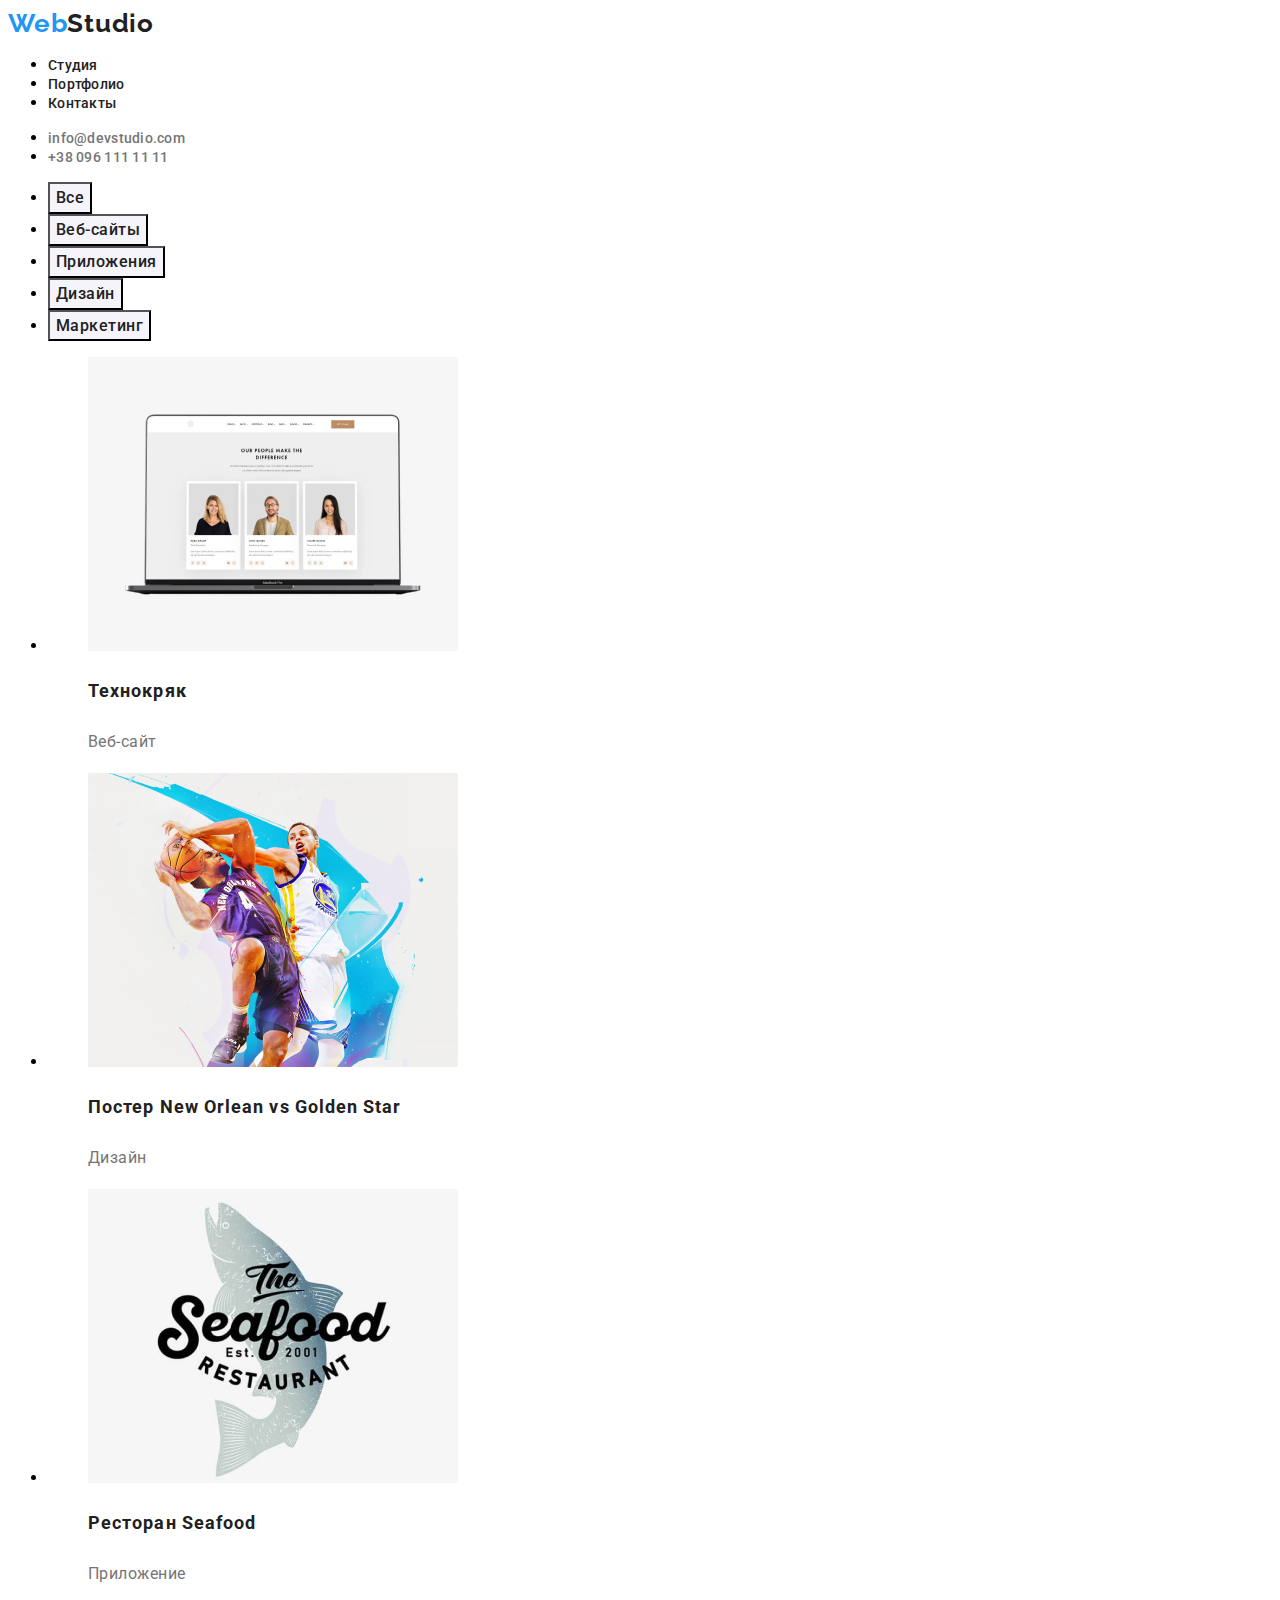
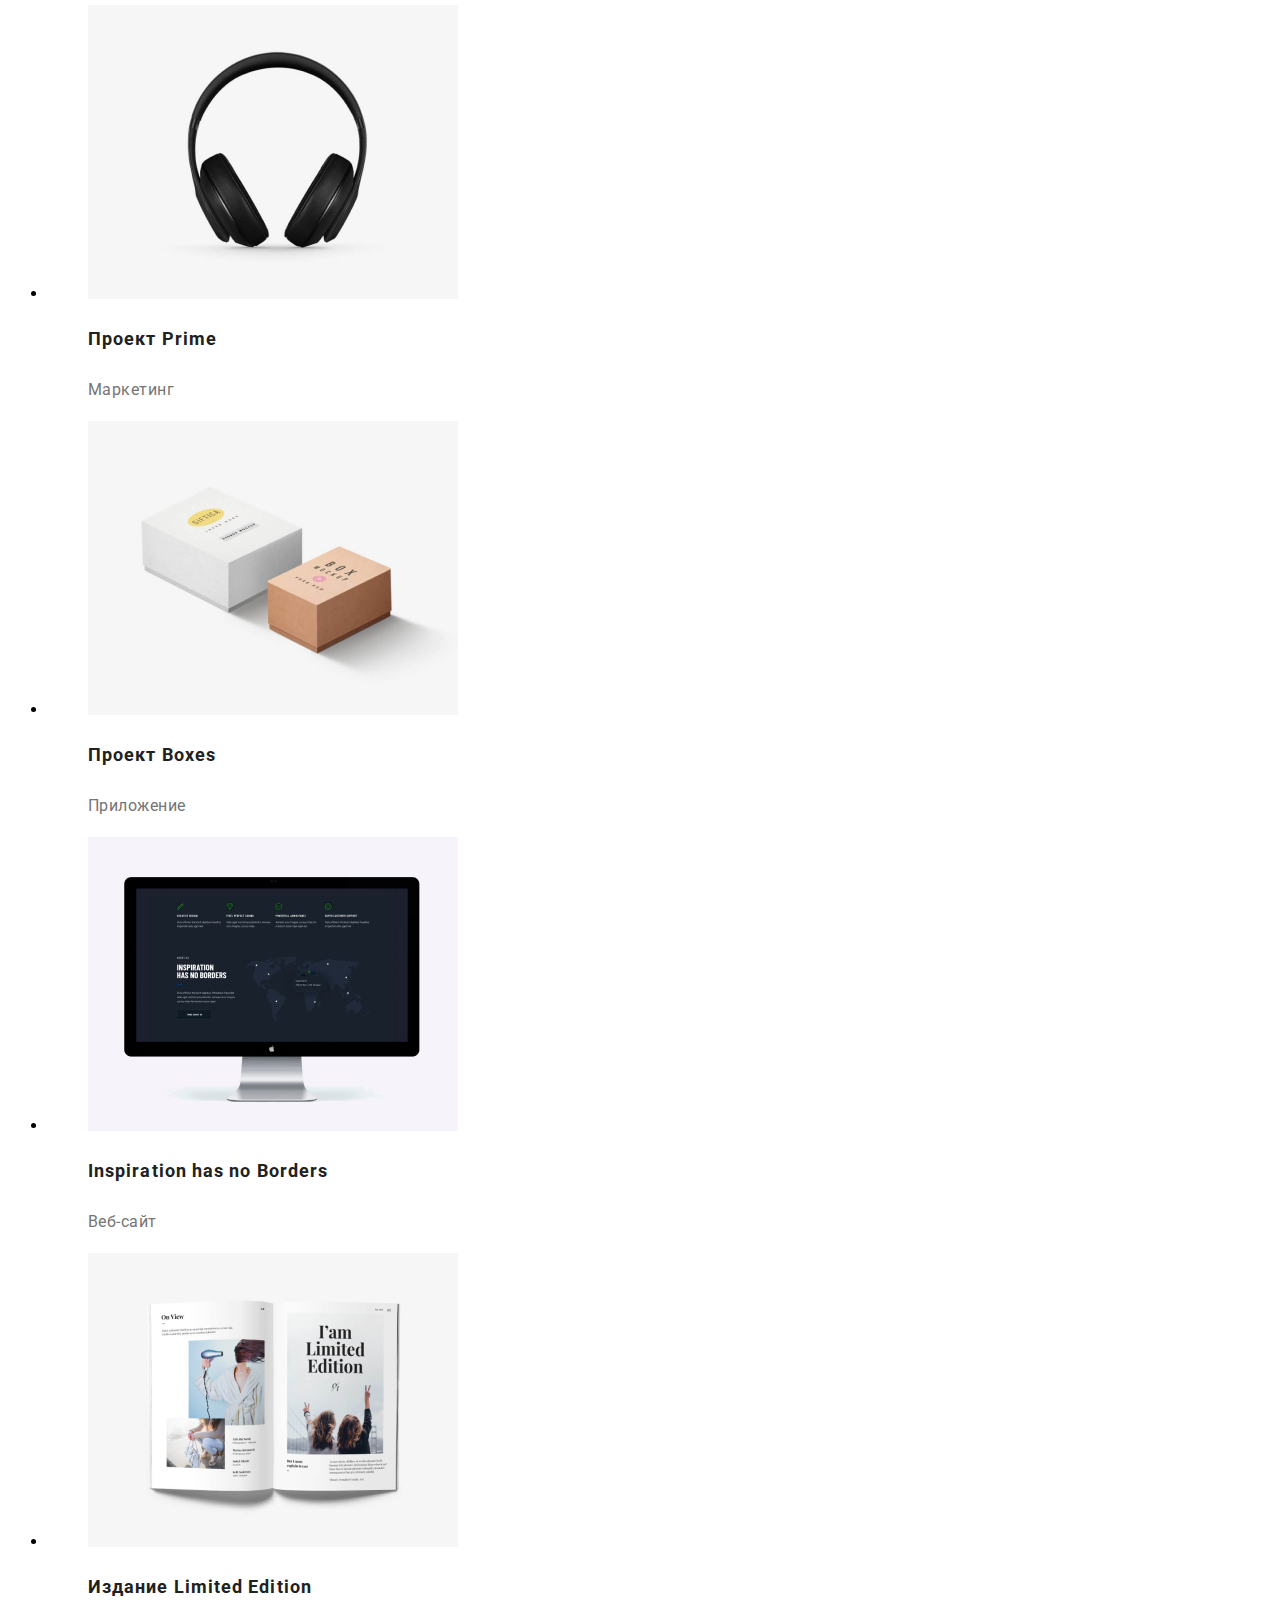
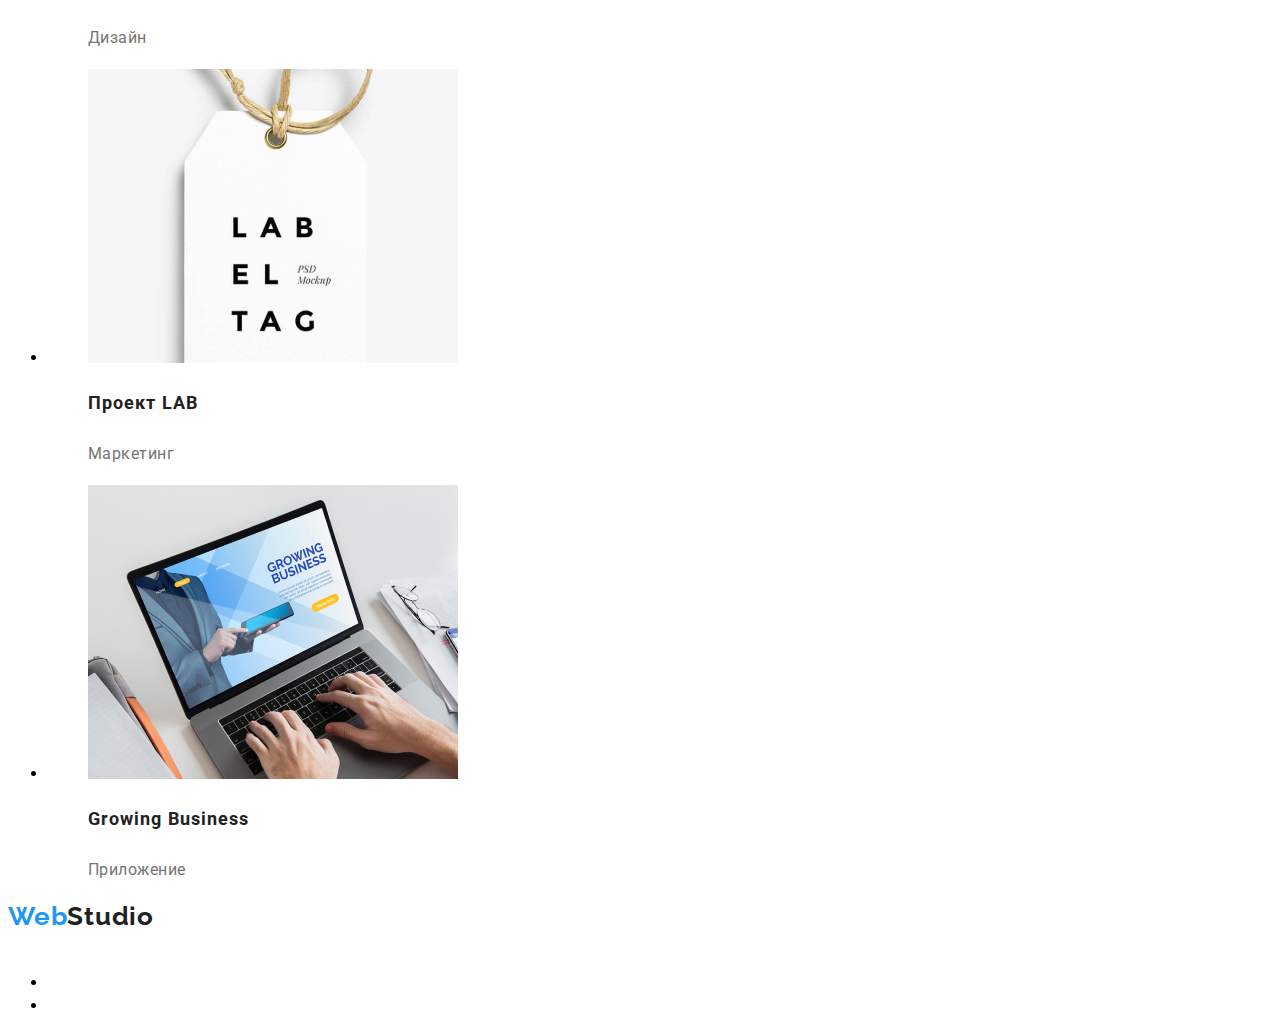
==== portfolio.html @ 714c2248 "new" ====
<!DOCTYPE html>
<html lang="en">
<head>
    <link rel="preconnect" href="https://fonts.googleapis.com">
    <link rel="preconnect" href="https://fonts.gstatic.com" crossorigin>
    <link href="https://fonts.googleapis.com/css2?family=Raleway:wght@700&family=Roboto:wght@400;500;700;900&display=swap" rel="stylesheet">
    <link rel="stylesheet" href="./css/styles.css"/>
    <meta charset="UTF-8">
    <meta http-equiv="X-UA-Compatible" content="IE=edge">
    <meta name="viewport" content="width=device-width, initial-scale=1.0">
    <title>Портфолио</title>
</head>
<body>

    <header>
        <nav>
            <a class="logo" href="/" ><span class="logo-first-word">Web</span>Studio</a>
            <ul>
                <li><a class="nav-btn" href="./index.html">Студия</a></li>
                <li><a class="nav-btn" href="">Портфолио</a> </li>
                <li><a class="nav-btn" href="">Контакты</a></li> 
            </ul>
        </nav>

        <div>
            <ul>
                <li><a class="mail" href="mailto:info@devstudio.com" >info@devstudio.com</a></li>
                <li><a class="phone-number" href="tel:+380961111111" >+38 096 111 11 11</a></li>
            </ul>
        </div>
    </header>

    <main>
        <div>
            <ul>
                <li><button class="btn" type="button" >Все</button></li>
                <li><button class="btn" type="button" >Веб-сайты</button></li>
                <li><button class="btn" type="button" >Приложения</button></li>
                <li><button class="btn" type="button" >Дизайн</button></li>
                <li><button class="btn" type="button" >Маркетинг</button></li>
            </ul>
        </div>

        <div>
            <ul>
                <li>
                    <figure>
                        <img 
                            src="images/prtfl1.jpg"
                            alt="Дизайн сайта на экране ноутбука"
                            width="370"
                            height="294"
                        />
                        <figcaption><p class="project-name">Технокряк</p>
                            <p><span class="project-category">Веб-сайт</span></p></figcaption>
                    </figure>
                </li>

                <li>
                    <figure>
                        <img 
                            src="images/prtfl2.jpg"
                            alt="Постер на басктебольную тему"
                            width="370"
                            height="294"
                        />
                        <figcaption><p class="project-name">Постер New Orlean vs Golden Star</p>
                            <p><span class="project-category">Дизайн</span></p></figcaption>
                    </figure>
                </li>

                <li>
                    <figure>
                        <img 
                            src="images/prtfl3.jpg"
                            alt="Логотип приложения для ресторана"
                            width="370"
                            height="294"
                        />
                        <figcaption><p class="project-name">Ресторан Seafood</p>
                            <p><span class="project-category">Приложение</span></p></figcaption>
                    </figure>
                </li>

                <li>
                    <figure>
                        <img 
                            src="images/prtfl4.jpg"
                            alt="Наушники черного цвета"
                            width="370"
                            height="294"
                        />
                        <figcaption><p class="project-name">Проект Prime</p>
                            <p><span class="project-category">Маркетинг</span></p></figcaption>
                    </figure>
                </li>

                <li>
                    <figure>
                        <img 
                            src="images/prtfl5.jpg"
                            alt="Две коробки разных размеров: белая и бежевая"
                            width="370"
                            height="294"
                        />
                        <figcaption><p class="project-name">Проект Boxes</p>
                            <p><span class="project-category">Приложение</span></p></figcaption>
                    </figure>
                </li>

                <li>
                    <figure>
                        <img 
                            src="images/prtfl6.jpg"
                            alt="Главная страница сайта на экране"
                            width="370"
                            height="294"
                        />
                        <figcaption><p class="project-name">Inspiration has no Borders</p>
                            <p><span class="project-category">Веб-сайт</span></p></figcaption>
                    </figure>
                </li>

                <li>
                    <figure>
                        <img 
                            src="images/prtfl7.jpg"
                            alt="Разворот журнала"
                            width="370"
                            height="294"
                        />
                        <figcaption><p class="project-name">Издание Limited Edition</p>
                            <p><span class="project-category">Дизайн</span></p></figcaption>
                    </figure>
                </li>

                <li>
                    <figure>
                        <img 
                            src="images/prtfl8.jpg"
                            alt="Лейбл на веревке"
                            width="370"
                            height="294"
                        />
                        <figcaption><p class="project-name">Проект LAB</p>
                            <p><span class="project-category">Маркетинг</span></p></figcaption>
                    </figure>
                </li>

                <li>
                    <figure>
                        <img 
                            src="images/prtfl9.jpg"
                            alt="Главная страница сайта на экране ноутбука"
                            width="370"
                            height="294"
                        />
                        <figcaption><p class="project-name">Growing Business</p>
                            <p><span class="project-category">Приложение</span></p></figcaption>
                    </figure>
                </li>
            </ul>
        </div>

    </main>

    <footer>
          <div>
            <a class="logo" href="/" ><span class="logo-first-word">Web</span>Studio</a>
        </div>
        
        <address>
            <ul>
                <li class="adrss">г. Киев, пр-т Леси Украинки, 26</li>
                <li><a class="foot-mail" href="mailto:info@devstudio.com">info@devstudio.com</a></li>
                <li><a class="foot-phone-number" href="tel:+380961111111">+38 096 111 11 11</a></li>
            </ul>
        </address>
    </footer>
</body>
</html>
---- css/styles.css ----
:root {
    --main-color: #2196F3;
    --mainbtn-hover-color: #F5F4FA;
    --main-text-color: #212121;
    --support-color: #757575;
    --main-logo-color: black;
    --footer-color: rgba(255, 255, 255, 0.6);
    --main-white: white;
}


body{
    font-family: 'Roboto', sans-serif;
}

.logo{
    text-decoration: none;
    font-family: 'Raleway';
    font-weight: 700;
    font-size: 26px;
    line-height: 1.19;
    letter-spacing: 0.03em;
    color: var(--main-text-color);
}


.logo-first-word {
    color: var(--main-color);
}

.nav-btn{
    color: var(--main-text-color);
    text-decoration: none;
    font-weight: 500;
    font-size: 14px;
    line-height: 1.14;
    letter-spacing: 0.02em;
}

.nav-btn:hover{
    color: var(--main-color);
}

.nav-btn:focus{
    color: var(--main-color);
}

.main-btn{
    background-color: var(--main-color);
    color: var(--main-white);
    font-weight: 700;
    font-size: 16px;
    line-height: 1.87;
    display: flex;
    align-items: center;
    text-align: center;
    letter-spacing: 0.06em;
    font-family: 'Roboto';
}

.main-btn:hover{
    background-color: var(--mainbtn-hover-color);
    color: var(--text-hover-color);
}

.main-btn:focus{
    background-color: var(--mainbtn-hover-color);
    color: var(--text-hover-color);
}

.mail{
    text-decoration: none;
    color: var(--support-color);
    font-weight: 500;
    font-size: 14px;
    line-height: 1.14;
    letter-spacing: 0.02em;
}

.phone-number{
    text-decoration: none;
    color: var(--support-color);
    font-weight: 500;
    font-size: 14px;
    line-height: 1.14;
    letter-spacing: 0.02em;
}

.mail:hover{
    color: var(--main-color);
}

.phone-number:hover{
    color: var(--main-color);
}

.mail:focus{
    color: var(--main-color);
}

.phone-number:focus{
    color: var(--main-color);
}

.foot-mail{
    color: var(--footer-color);
    text-decoration: none;
    font-size: 14px;
    line-height: 1.71;
    letter-spacing: 0.03em;
}

.foot-phone-number{
    color: var(--footer-color);
    text-decoration: none;
    font-size: 14px;
    line-height: 1.71;
    letter-spacing: 0.03em;
}

.foot-mail:hover{
    color: var(--main-color);    
}

.foot-phone-number:hover{
    color: var(--main-color);
}

.foot-mail:focus{
    color: var(--main-color);
}

.foot-phone-number:focus{
    color: var(--main-color);
}

.btn{
    cursor: pointer;
    color: var(--main-text-color);
    background-color: var(--mainbtn-hover-color);
    font-weight: 500;
    font-size: 16px;
    line-height: 1.62;
    text-align: center;
    letter-spacing: 0.03em;
    font-family: 'Roboto';
}

.btn:hover{
    color: var(--mainbtn-hover-color);
    background-color: var(--main-color);
}

.btn:focus{
    color: var(--mainbtn-hover-color);
    background-color: var(--main-color);
}

.main-motto{
    font-weight: 900;
    font-size: 44px;
    line-height: 1.36 ;
    text-align: center;
    letter-spacing: 0.06em;
    text-transform: uppercase;
    color: var(--main-white);
}

.company-properties{
    font-size: 14px;
    line-height: 1.71;
    letter-spacing: 0.03em;
    color: var(--support-color);
}

.middle-title{
    font-weight: 700;
    font-size: 14px;
    line-height: 1.14 ;
    letter-spacing: 0.03em;
    text-transform: uppercase;
    color: var(--main-text-color);
}

.possibilities{
    font-weight: 700;
    font-size: 36px;
    line-height: 1.16 ;
    text-align: center;
    letter-spacing: 0.03em;
    color: var(--main-text-color);
}

.our-team{
    font-weight: 700;
    font-size: 36px;
    line-height: 1.16;
    text-align: center;
    letter-spacing: 0.03em;
    color: var(--main-text-color);
}

.collegue-name{
    font-weight: 500;
    font-size: 16px;
    line-height: 1.19;
    text-align: center;
    letter-spacing: 0.03em;
    color: var(--main-text-color);
}

.position{
    font-size: 16px;
    line-height: 1.19;
    text-align: center;
    letter-spacing: 0.03em;
    color: var(--support-color);
}

.adrss{
    font-size: 14px;
    line-height: 1.71;
    letter-spacing: 0.03em;
    color: var(--main-white);
}

.project-name{
    font-weight: 700;
    font-size: 18px;
    line-height: 2;
    letter-spacing: 0.06em;
    color: var(--main-text-color);
}

.project-category{
    font-size: 16px;
    line-height: 1.87;
    letter-spacing: 0.03em;
    color: var(--support-color);
}
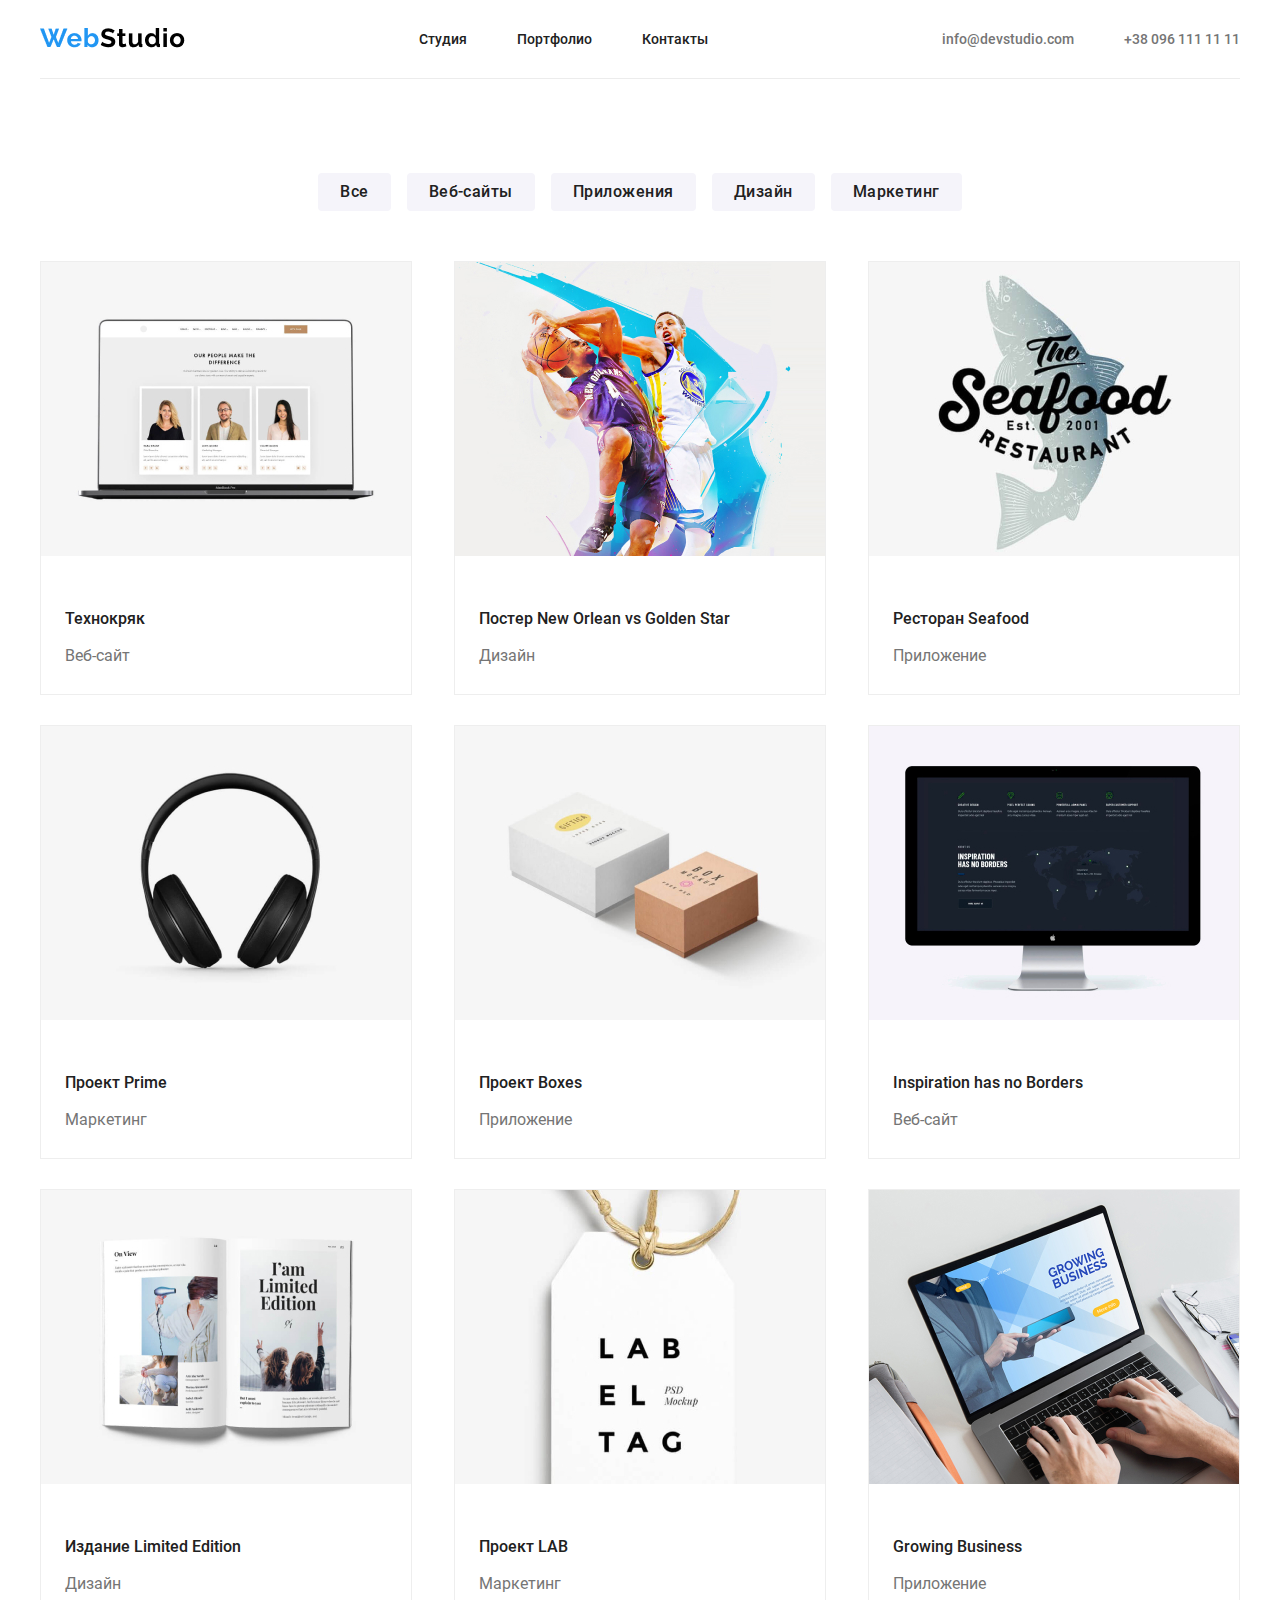
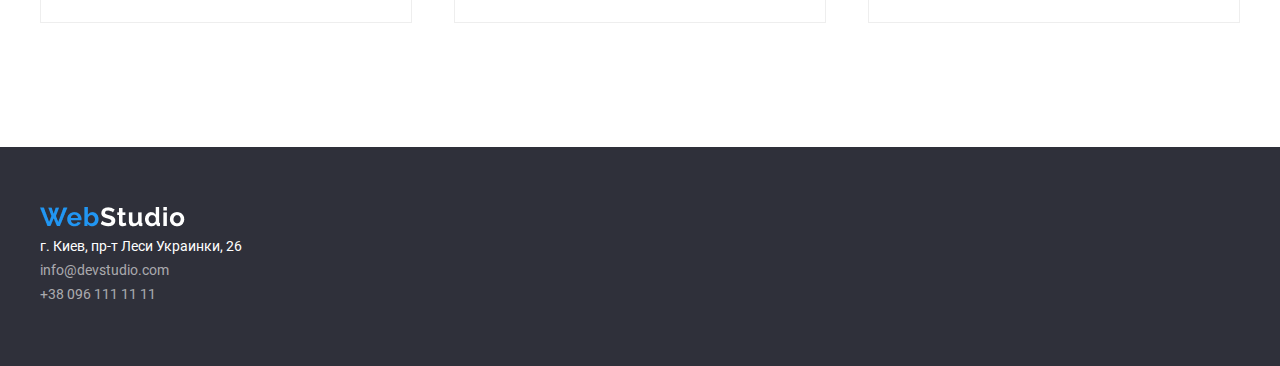
==== commit e65bb80e: "hw3" ====
--- a/portfolio.html
+++ b/portfolio.html
@@ -1,181 +1,103 @@
 <!DOCTYPE html>
-<html lang="en">
+<html lang="ru">
 <head>
-    <link rel="preconnect" href="https://fonts.googleapis.com">
-    <link rel="preconnect" href="https://fonts.gstatic.com" crossorigin>
-    <link href="https://fonts.googleapis.com/css2?family=Raleway:wght@700&family=Roboto:wght@400;500;700;900&display=swap" rel="stylesheet">
-    <link rel="stylesheet" href="./css/styles.css"/>
+	<link
+    rel="stylesheet"
+    href="https://cdnjs.cloudflare.com/ajax/libs/modern-normalize/1.0.0/modern-normalize.min.css"
+  />
     <meta charset="UTF-8">
-    <meta http-equiv="X-UA-Compatible" content="IE=edge">
-    <meta name="viewport" content="width=device-width, initial-scale=1.0">
-    <title>Портфолио</title>
+	<meta name="viewport" content="width=device-width, initial-scale=1.0">
+	<title>Портфолио</title>
+	<link rel="stylesheet" href="/styles.css">
 </head>
 <body>
-
-    <header>
-        <nav>
-            <a class="logo" href="/" ><span class="logo-first-word">Web</span>Studio</a>
-            <ul>
-                <li><a class="nav-btn" href="./index.html">Студия</a></li>
-                <li><a class="nav-btn" href="">Портфолио</a> </li>
-                <li><a class="nav-btn" href="">Контакты</a></li> 
-            </ul>
-        </nav>
-
-        <div>
-            <ul>
-                <li><a class="mail" href="mailto:info@devstudio.com" >info@devstudio.com</a></li>
-                <li><a class="phone-number" href="tel:+380961111111" >+38 096 111 11 11</a></li>
-            </ul>
-        </div>
-    </header>
-
-    <main>
-        <div>
-            <ul>
-                <li><button class="btn" type="button" >Все</button></li>
-                <li><button class="btn" type="button" >Веб-сайты</button></li>
-                <li><button class="btn" type="button" >Приложения</button></li>
-                <li><button class="btn" type="button" >Дизайн</button></li>
-                <li><button class="btn" type="button" >Маркетинг</button></li>
+    <header class="container">
+		    <a class="logo" href="#"><img src="images/logo.png" alt="WebStudio"></a>
+			<nav class="navigation">
+				<ul>
+					<li><a href="./index.html">Студия</a></li>
+					<li><a href="#">Портфолио</a></li>
+					<li><a href="#">Контакты</a></li>
+				</ul>
+			</nav>
+			<div class="header-contacts">
+				<a class="email" href="mailto:info@devstudio.com">info@devstudio.com</a>
+				<a class="phone-number" href="tel:+38 096 111 11 11">+38 096 111 11 11</a>
+			</div>
+	</header>
+    
+	<main>
+		<div>
+            <ul class="catalogue-list">
+                <li><button class="catalogue-btn btn-one" type="button" >Все</button></li>
+                <li><button class="catalogue-btn btn-two" type="button" >Веб-сайты</button></li>
+                <li><button class="catalogue-btn btn-three" type="button" >Приложения</button></li>
+                <li><button class="catalogue-btn btn-four" type="button" >Дизайн</button></li>
+                <li><button class="catalogue-btn btn-five" type="button" >Маркетинг</button></li>
             </ul>
         </div>
 
-        <div>
-            <ul>
-                <li>
-                    <figure>
-                        <img 
-                            src="images/prtfl1.jpg"
-                            alt="Дизайн сайта на экране ноутбука"
-                            width="370"
-                            height="294"
-                        />
-                        <figcaption><p class="project-name">Технокряк</p>
-                            <p><span class="project-category">Веб-сайт</span></p></figcaption>
-                    </figure>
-                </li>
+		<div class="container">
+			<ul class="catalogue">
+				<li class="catalogue-card">
+					<img src="images/prtfl1.jpg" alt="Дизайн сайта на экране ноутбука" class="catalogue-img" >
+					<p class="catalogue-item-name">Технокряк</p>
+					<p class="catalogue-item-description">Веб-сайт</p>
+				</li>
+				<li class="catalogue-card">
+					<img src="images/prtfl2.jpg" alt="Постер на басктебольную тему" class="catalogue-img">
+					<p class="catalogue-item-name">Постер New Orlean vs Golden Star</p>
+					<p class="catalogue-item-description">Дизайн</p>
+				</li>
+				<li class="catalogue-card">
+					<img src="images/prtfl3.jpg" alt="Логотип приложения для ресторана" class="catalogue-img">
+					<p class="catalogue-item-name">Ресторан Seafood</p>
+					<p class="catalogue-item-description">Приложение</p>
+				</li>
+				<li class="catalogue-card">
+					<img src="images/prtfl4.jpg" alt="Наушники черного цвета" class="catalogue-img">
+					<p class="catalogue-item-name">Проект Prime</p>
+					<p class="catalogue-item-description">Маркетинг</p>
+				</li>
+				<li class="catalogue-card">
+					<img src="images/prtfl5.jpg" alt="Две коробки разных размеров: белая и бежевая" class="catalogue-img">
+					<p class="catalogue-item-name">Проект Boxes</p>
+					<p class="catalogue-item-description">Приложение</p>
+				</li>
+				<li class="catalogue-card">
+					<img src="images/prtfl6.jpg" alt="Главная страница сайта на экране" class="catalogue-img">
+					<p class="catalogue-item-name">Inspiration has no Borders</p>
+					<p class="catalogue-item-description">Веб-сайт</p>
+				</li>
+				<li class="catalogue-card">
+					<img src="images/prtfl7.jpg" alt="Разворот журнала" class="catalogue-img">
+					<p class="catalogue-item-name">Издание Limited Edition</p>
+					<p class="catalogue-item-description">Дизайн</p>
+				</li>
+				<li class="catalogue-card">
+					<img src="images/prtfl8.jpg" alt="Лейбл на веревке" class="catalogue-img">
+					<p class="catalogue-item-name">Проект LAB</p>
+					<p class="catalogue-item-description">Маркетинг</p>
+				</li>
+				<li class="catalogue-card">
+					<img src="images/prtfl9.jpg" alt="Экран ноутбука" class="catalogue-img">
+					<p class="catalogue-item-name">Growing Business</p>
+					<p class="catalogue-item-description">Приложение</p>
+				</li>
+			</ul>
+		</div>
 
-                <li>
-                    <figure>
-                        <img 
-                            src="images/prtfl2.jpg"
-                            alt="Постер на басктебольную тему"
-                            width="370"
-                            height="294"
-                        />
-                        <figcaption><p class="project-name">Постер New Orlean vs Golden Star</p>
-                            <p><span class="project-category">Дизайн</span></p></figcaption>
-                    </figure>
-                </li>
+	</main>
 
-                <li>
-                    <figure>
-                        <img 
-                            src="images/prtfl3.jpg"
-                            alt="Логотип приложения для ресторана"
-                            width="370"
-                            height="294"
-                        />
-                        <figcaption><p class="project-name">Ресторан Seafood</p>
-                            <p><span class="project-category">Приложение</span></p></figcaption>
-                    </figure>
-                </li>
-
-                <li>
-                    <figure>
-                        <img 
-                            src="images/prtfl4.jpg"
-                            alt="Наушники черного цвета"
-                            width="370"
-                            height="294"
-                        />
-                        <figcaption><p class="project-name">Проект Prime</p>
-                            <p><span class="project-category">Маркетинг</span></p></figcaption>
-                    </figure>
-                </li>
-
-                <li>
-                    <figure>
-                        <img 
-                            src="images/prtfl5.jpg"
-                            alt="Две коробки разных размеров: белая и бежевая"
-                            width="370"
-                            height="294"
-                        />
-                        <figcaption><p class="project-name">Проект Boxes</p>
-                            <p><span class="project-category">Приложение</span></p></figcaption>
-                    </figure>
-                </li>
-
-                <li>
-                    <figure>
-                        <img 
-                            src="images/prtfl6.jpg"
-                            alt="Главная страница сайта на экране"
-                            width="370"
-                            height="294"
-                        />
-                        <figcaption><p class="project-name">Inspiration has no Borders</p>
-                            <p><span class="project-category">Веб-сайт</span></p></figcaption>
-                    </figure>
-                </li>
-
-                <li>
-                    <figure>
-                        <img 
-                            src="images/prtfl7.jpg"
-                            alt="Разворот журнала"
-                            width="370"
-                            height="294"
-                        />
-                        <figcaption><p class="project-name">Издание Limited Edition</p>
-                            <p><span class="project-category">Дизайн</span></p></figcaption>
-                    </figure>
-                </li>
-
-                <li>
-                    <figure>
-                        <img 
-                            src="images/prtfl8.jpg"
-                            alt="Лейбл на веревке"
-                            width="370"
-                            height="294"
-                        />
-                        <figcaption><p class="project-name">Проект LAB</p>
-                            <p><span class="project-category">Маркетинг</span></p></figcaption>
-                    </figure>
-                </li>
-
-                <li>
-                    <figure>
-                        <img 
-                            src="images/prtfl9.jpg"
-                            alt="Главная страница сайта на экране ноутбука"
-                            width="370"
-                            height="294"
-                        />
-                        <figcaption><p class="project-name">Growing Business</p>
-                            <p><span class="project-category">Приложение</span></p></figcaption>
-                    </figure>
-                </li>
-            </ul>
-        </div>
-
-    </main>
-
-    <footer>
-          <div>
-            <a class="logo" href="/" ><span class="logo-first-word">Web</span>Studio</a>
-        </div>
-        
-        <address>
-            <ul>
-                <li class="adrss">г. Киев, пр-т Леси Украинки, 26</li>
-                <li><a class="foot-mail" href="mailto:info@devstudio.com">info@devstudio.com</a></li>
-                <li><a class="foot-phone-number" href="tel:+380961111111">+38 096 111 11 11</a></li>
-            </ul>
-        </address>
-    </footer>
+	<footer>
+		<div class="container">
+			<a class="logo" href="#" ><img src="images/logo-footer.png" alt="WebStudio"></a>
+			<ul class="footer-contacts">
+				<li><p class="address">г. Киев, пр-т Леси Украинки, 26</p></li>
+				<li><a class="email" href="mailto:info@devstudio.com">info@devstudio.com</a></li>
+				<li><a class="phone-number" href="tel:+38 096 111 11 11">+38 096 111 11 11</a></li>
+			</ul>
+		</div>
+	</footer>
 </body>
 </html>--- a/styles.css
+++ b/styles.css
@@ -0,0 +1,343 @@
+ul{
+    list-style: none
+}
+
+ul{
+  padding: 0;
+}
+
+h1,
+h2,
+h3,
+h4,
+p,
+ul{
+    margin: 0;
+}
+
+:root {
+    --main-color: #2196F3;
+    --mainbtn-hover-color: #F5F4FA;
+    --main-text-color: #212121;
+    --support-color: #757575;
+    --main-logo-color: black;
+    --footer-color: rgba(255, 255, 255, 0.6);
+    --main-white: white;
+}
+
+
+
+body {
+	margin: 0;
+	font-family: 'Roboto', sans-serif;
+	font: 14px/16px 'RobotoRegular';
+}
+
+ul {
+	list-style-type: none;
+	padding: 0;
+}
+
+p, h2 {
+	margin: 0;
+}
+
+h2 {
+	margin-bottom: 50px;
+}
+
+.container {
+	width: 1200px;
+	margin: 0 auto;
+}
+
+header {
+	display: flex;
+	border-bottom: 1px solid #ECECEC;
+	height: 79px;
+	background: var(--main-white);
+	align-items: center;
+	justify-content: space-between;
+	font-family: 'RobotoMedium';
+}
+
+.navigation ul {
+	display: flex;
+}
+
+.navigation li a {
+	margin-right: 50px;
+	display: inline-block;
+	color: var(--main-text-color);
+	text-decoration: none;
+}
+
+.navigation li a:hover {
+	color: var(--main-color);
+}
+
+.navigation li:last-child a {
+	margin-right: 0;
+}
+
+.header-contacts {
+	display: flex;
+}
+
+.header-contacts a:first-child {
+	margin-right: 50px;
+}
+
+.header-contacts .email {
+	text-decoration: none;
+	color: var(--support-color);	
+}
+
+.header-contacts .phone-number {
+	text-decoration: none;
+	color: var(--support-color);	
+}
+
+.email:hover{
+    color: var(--main-color);
+}
+
+.phone-number:hover{
+    color: var(--main-color);
+}
+
+.email:focus{
+    color: var(--main-color);
+}
+
+.phone-number:focus{
+    color: var(--main-color);
+}
+
+h2 {
+	font: 36px/42px 'RobotoBold';
+	text-align: center;
+	color: var(--main-text-color);
+}
+
+.section {
+	padding: 94px 0;
+}
+
+.banner {
+	padding: 200px 0;
+	font-family: 'RobotoBold';
+	background: #2F303A;
+}
+
+.banner-text {
+	margin: 0 auto;
+	width: 650px;
+	font-size: 44px;
+	color: var(--main-white);
+	line-height: 60px;
+	text-align: center;
+	text-transform: uppercase;
+}
+
+.btn-banner {
+	display: block;
+	margin: 40px auto 0;
+	width: 200px;
+	height: 50px;
+	font: 16px/30px 'RobotoBold';
+	background: var(--main-color);
+	box-shadow: 0px 4px 4px rgba(0, 0, 0, 0.15);
+	border-radius: 4px;
+	color: var(--main-white);
+	cursor: pointer;
+}
+
+.btn-banner:hover{
+    background-color: var(--mainbtn-hover-color);
+    color: var(--text-hover-color);
+}
+
+.btn-banner:focus{
+    background-color: var(--mainbtn-hover-color);
+    color: var(--text-hover-color);
+}
+
+.features-list {
+	display: flex;	
+}
+
+.features-item {
+	margin-right: 30px;
+}
+
+.features-item:last-child {
+	margin-right: 0;
+}
+
+.feature {
+	margin-bottom: 10px;
+	font-family: 'RobotoBold';
+	text-transform: uppercase;
+	color: var(--main-text-color);
+}
+
+.feature-description {
+	font-family: 'RobotoRegular';
+	line-height: 24px;
+	color:  var(--support-color);
+
+}
+
+.works-list {
+	display: flex;
+	align-items: center;
+	justify-content: space-between;
+} 
+
+.works-list img {
+	width: 370px;
+	height: 294px;
+}
+
+.our-team {
+	background: var();
+}
+
+.our-team-list {
+	display: flex;
+	justify-content: space-between;
+}
+
+.team-card {
+	box-shadow: 0px 1px 3px rgba(0, 0, 0, 0.12), 0px 1px 1px rgba(0, 0, 0, 0.14), 0px 2px 1px rgba(0, 0, 0, 0.2);
+	border-radius: 0px 0px 4px 4px;
+	text-align: center;
+	font-size: 16px;
+	background-color: var(--main-white);
+}
+
+.team-card img {
+	margin-bottom: 30px;
+	width: 270px;
+	height: 260px;
+}
+
+.member-name {
+	margin-bottom: 10px;
+	font-family: 'RobotoMedium';
+	line-height: 19px;
+	color: var(--main-text-color);
+}
+
+.member-position {
+	font-family: 'RobotoRegular';
+	margin-bottom: 30px;
+	color: var(--support-color);
+}
+
+footer {
+	padding: 60px 0;
+	background: #2F303A;
+	line-height: 24px;
+}
+
+footer a {
+	line-height: 24px;
+	color: rgba(255, 255, 255, 0.6);	
+	text-decoration: none;
+}
+
+.address {
+	color: var(--main-white);
+}
+
+@font-face {
+font-family: "RobotoRegular"; 
+src: url("fonts/Roboto-Regular.ttf") format("truetype"); 
+font-style: normal; 
+font-weight: normal; 
+} 
+
+@font-face {
+font-family: "RobotoBold"; 
+src: url("fonts/Roboto-Bold.ttf") format("truetype"); 
+font-style: normal; 
+font-weight: normal; 
+} 
+
+@font-face {
+font-family: "RobotoMedium"; 
+src: url("fonts/Roboto-Medium.ttf") format("truetype"); 
+font-style: normal; 
+font-weight: normal; 
+} 
+
+.catalogue-btn:hover{
+    color: var(--mainbtn-hover-color);
+    background-color: var(--main-color);
+}
+
+.catalogue-btn:focus{
+    color: var(--mainbtn-hover-color);
+    background-color: var(--main-color);
+}
+
+.catalogue-btn{
+    cursor: pointer;
+    color: var(--main-text-color);
+    background-color: var(--mainbtn-hover-color);
+	margin: 94px 8px 50px;
+	padding: 6px 22px;
+	font: 16px 'RobotoMedium';
+	border-radius: 4px;
+	border:  none;
+	font-weight: 500;
+	font-size: 16px;
+	line-height: 26px;
+	text-align: center;
+	letter-spacing: 0.03em;
+}
+
+.catalogue-list{
+	display: flex;
+	justify-content: center;
+}
+
+.catalogue{
+	display: flex;
+	justify-content: space-between;
+	flex-wrap: wrap;
+	margin-bottom: 94px;
+}
+
+
+.catalogue-card {
+	margin-bottom: 30px;
+	margin-bottom: 30px;
+	border: 1px solid #EEEEEE;
+	text-align: left;
+	font-size: 16px;
+	background-color: var(--main-white);
+}
+
+.catalogue-card img {
+	margin-bottom: 30px;
+	width: 370px;
+	height: 294px;
+}
+
+.catalogue-item-name {
+	margin: 20px 24px 54px 24px;
+	margin-bottom: 10px;
+	font-family: 'RobotoMedium';
+	line-height: 19px;
+	color: var(--main-text-color);
+}
+
+.catalogue-item-description {
+	margin: 20px 24px 54px 24px;
+	font-family: 'RobotoRegular';
+	margin-bottom: 30px;
+	color: var(--support-color);
+}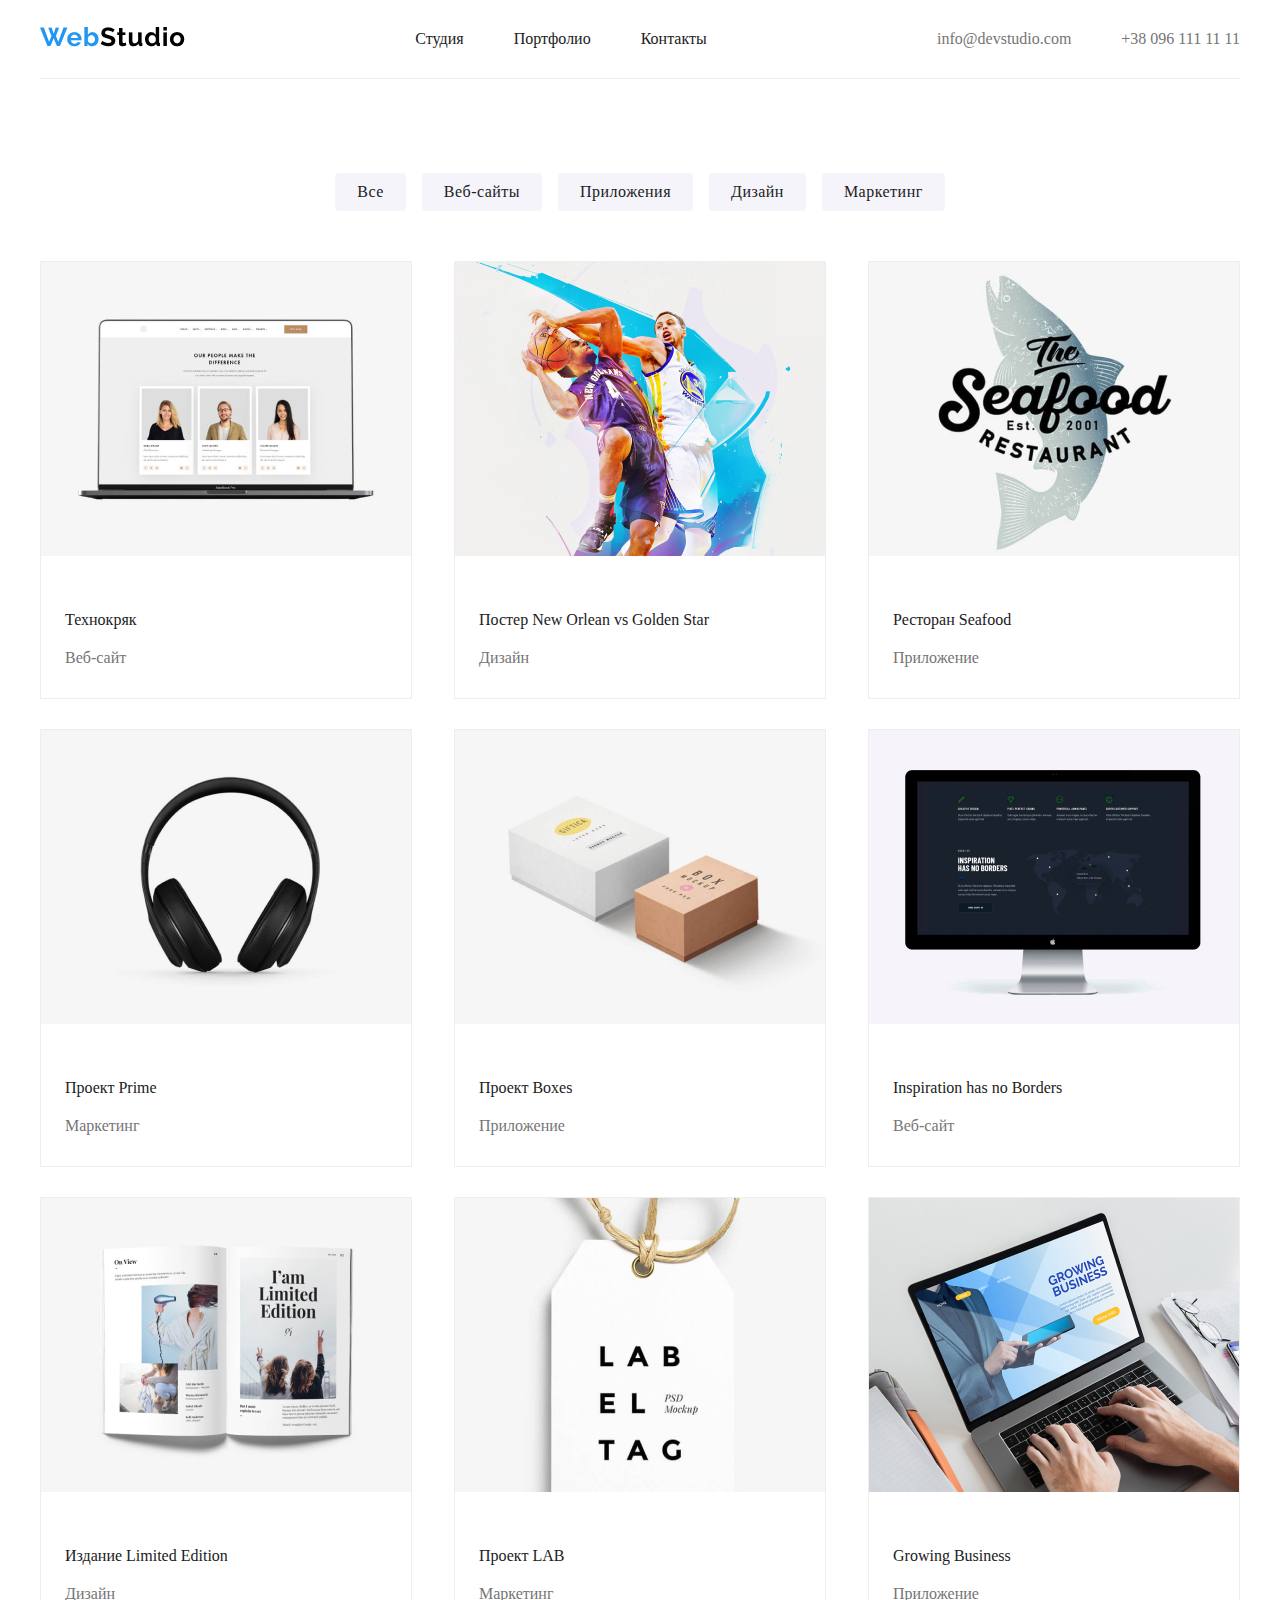
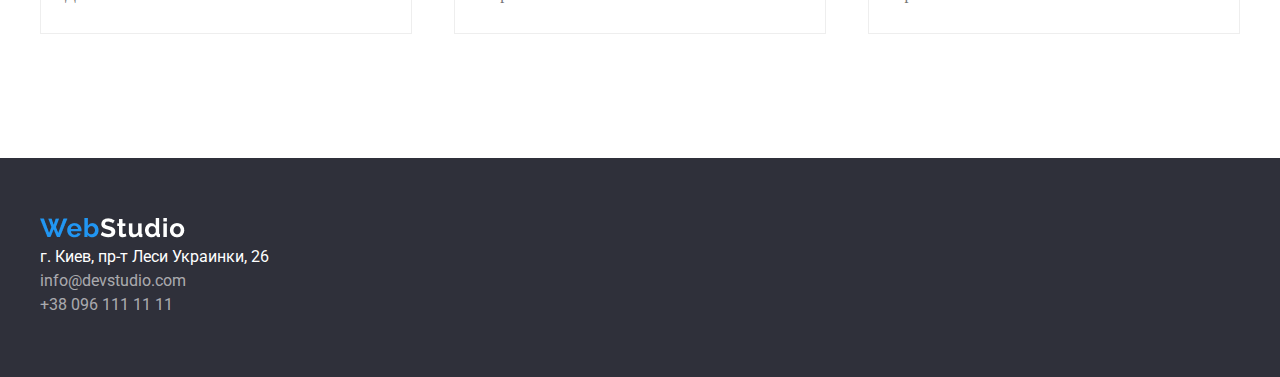
==== commit 591e50f1: "hw3" ====
--- a/portfolio.html
+++ b/portfolio.html
@@ -5,10 +5,14 @@
     rel="stylesheet"
     href="https://cdnjs.cloudflare.com/ajax/libs/modern-normalize/1.0.0/modern-normalize.min.css"
   />
+    <link rel="preconnect" href="https://fonts.googleapis.com">
+    <link rel="preconnect" href="https://fonts.gstatic.com" crossorigin>
+    <link href="https://fonts.googleapis.com/css2?family=Raleway:wght@700&family=Roboto:wght@400;500;700;900&display=swap" rel="stylesheet">
+    <link rel="stylesheet" href="./css/styles.css"/>
     <meta charset="UTF-8">
-	<meta name="viewport" content="width=device-width, initial-scale=1.0">
-	<title>Портфолио</title>
-	<link rel="stylesheet" href="/styles.css">
+    <meta http-equiv="X-UA-Compatible" content="IE=edge">
+    <meta name="viewport" content="width=device-width, initial-scale=1.0">
+    <title>Портфолио</title>
 </head>
 <body>
     <header class="container">
--- a/css/styles.css
+++ b/css/styles.css
@@ -0,0 +1,342 @@
+ul{
+    list-style: none
+}
+
+ul{
+  padding: 0;
+}
+
+h1,
+h2,
+h3,
+h4,
+p,
+ul{
+    margin: 0;
+}
+
+:root {
+    --main-color: #2196F3;
+    --mainbtn-hover-color: #F5F4FA;
+    --main-text-color: #212121;
+    --support-color: #757575;
+    --main-logo-color: black;
+    --footer-color: rgba(255, 255, 255, 0.6);
+    --main-white: white;
+}
+
+
+
+body {
+	margin: 0;
+	font-family: 'Roboto', sans-serif;
+}
+
+ul {
+	list-style-type: none;
+	padding: 0;
+}
+
+p, h2 {
+	margin: 0;
+}
+
+h2 {
+	margin-bottom: 50px;
+}
+
+.container {
+	width: 1200px;
+	margin: 0 auto;
+}
+
+header {
+	display: flex;
+	border-bottom: 1px solid #ECECEC;
+	height: 79px;
+	background: var(--main-white);
+	align-items: center;
+	justify-content: space-between;
+	font-family: 'RobotoMedium';
+}
+
+.navigation ul {
+	display: flex;
+}
+
+.navigation li a {
+	margin-right: 50px;
+	display: inline-block;
+	color: var(--main-text-color);
+	text-decoration: none;
+}
+
+.navigation li a:hover {
+	color: var(--main-color);
+}
+
+.navigation li:last-child a {
+	margin-right: 0;
+}
+
+.header-contacts {
+	display: flex;
+}
+
+.header-contacts a:first-child {
+	margin-right: 50px;
+}
+
+.header-contacts .email {
+	text-decoration: none;
+	color: var(--support-color);	
+}
+
+.header-contacts .phone-number {
+	text-decoration: none;
+	color: var(--support-color);	
+}
+
+.email:hover{
+    color: var(--main-color);
+}
+
+.phone-number:hover{
+    color: var(--main-color);
+}
+
+.email:focus{
+    color: var(--main-color);
+}
+
+.phone-number:focus{
+    color: var(--main-color);
+}
+
+h2 {
+	font: 36px/42px 'RobotoBold';
+	text-align: center;
+	color: var(--main-text-color);
+}
+
+.section {
+	padding: 94px 0;
+}
+
+.banner {
+	padding: 200px 0;
+	font-family: 'RobotoBold';
+	background: #2F303A;
+}
+
+.banner-text {
+	margin: 0 auto;
+	width: 650px;
+	font-size: 44px;
+	color: var(--main-white);
+	line-height: 60px;
+	text-align: center;
+	text-transform: uppercase;
+}
+
+.btn-banner {
+	display: block;
+	margin: 40px auto 0;
+	width: 200px;
+	height: 50px;
+	font: 16px/30px 'RobotoBold';
+	background: var(--main-color);
+	box-shadow: 0px 4px 4px rgba(0, 0, 0, 0.15);
+	border-radius: 4px;
+	color: var(--main-white);
+	cursor: pointer;
+}
+
+.btn-banner:hover{
+    background-color: var(--mainbtn-hover-color);
+    color: var(--text-hover-color);
+}
+
+.btn-banner:focus{
+    background-color: var(--mainbtn-hover-color);
+    color: var(--text-hover-color);
+}
+
+.features-list {
+	display: flex;	
+}
+
+.features-item {
+	margin-right: 30px;
+}
+
+.features-item:last-child {
+	margin-right: 0;
+}
+
+.feature {
+	margin-bottom: 10px;
+	font-family: 'RobotoBold';
+	text-transform: uppercase;
+	color: var(--main-text-color);
+}
+
+.feature-description {
+	font-family: 'RobotoRegular';
+	line-height: 24px;
+	color:  var(--support-color);
+
+}
+
+.works-list {
+	display: flex;
+	align-items: center;
+	justify-content: space-between;
+} 
+
+.works-list img {
+	width: 370px;
+	height: 294px;
+}
+
+.our-team {
+	background: var();
+}
+
+.our-team-list {
+	display: flex;
+	justify-content: space-between;
+}
+
+.team-card {
+	box-shadow: 0px 1px 3px rgba(0, 0, 0, 0.12), 0px 1px 1px rgba(0, 0, 0, 0.14), 0px 2px 1px rgba(0, 0, 0, 0.2);
+	border-radius: 0px 0px 4px 4px;
+	text-align: center;
+	font-size: 16px;
+	background-color: var(--main-white);
+}
+
+.team-card img {
+	margin-bottom: 30px;
+	width: 270px;
+	height: 260px;
+}
+
+.member-name {
+	margin-bottom: 10px;
+	font-family: 'RobotoMedium';
+	line-height: 19px;
+	color: var(--main-text-color);
+}
+
+.member-position {
+	font-family: 'RobotoRegular';
+	margin-bottom: 30px;
+	color: var(--support-color);
+}
+
+footer {
+	padding: 60px 0;
+	background: #2F303A;
+	line-height: 24px;
+}
+
+footer a {
+	line-height: 24px;
+	color: rgba(255, 255, 255, 0.6);	
+	text-decoration: none;
+}
+
+.address {
+	color: var(--main-white);
+}
+
+@font-face {
+font-family: "RobotoRegular"; 
+src: url("fonts/Roboto-Regular.ttf") format("truetype"); 
+font-style: normal; 
+font-weight: normal; 
+} 
+
+@font-face {
+font-family: "RobotoBold"; 
+src: url("fonts/Roboto-Bold.ttf") format("truetype"); 
+font-style: normal; 
+font-weight: normal; 
+} 
+
+@font-face {
+font-family: "RobotoMedium"; 
+src: url("fonts/Roboto-Medium.ttf") format("truetype"); 
+font-style: normal; 
+font-weight: normal; 
+} 
+
+.catalogue-btn:hover{
+    color: var(--mainbtn-hover-color);
+    background-color: var(--main-color);
+}
+
+.catalogue-btn:focus{
+    color: var(--mainbtn-hover-color);
+    background-color: var(--main-color);
+}
+
+.catalogue-btn{
+    cursor: pointer;
+    color: var(--main-text-color);
+    background-color: var(--mainbtn-hover-color);
+	margin: 94px 8px 50px;
+	padding: 6px 22px;
+	font: 16px 'RobotoMedium';
+	border-radius: 4px;
+	border:  none;
+	font-weight: 500;
+	font-size: 16px;
+	line-height: 26px;
+	text-align: center;
+	letter-spacing: 0.03em;
+}
+
+.catalogue-list{
+	display: flex;
+	justify-content: center;
+}
+
+.catalogue{
+	display: flex;
+	justify-content: space-between;
+	flex-wrap: wrap;
+	margin-bottom: 94px;
+}
+
+
+.catalogue-card {
+	margin-bottom: 30px;
+	margin-bottom: 30px;
+	border: 1px solid #EEEEEE;
+	text-align: left;
+	font-size: 16px;
+	background-color: var(--main-white);
+}
+
+.catalogue-card img {
+	margin-bottom: 30px;
+	width: 370px;
+	height: 294px;
+}
+
+.catalogue-item-name {
+	margin: 20px 24px 54px 24px;
+	margin-bottom: 10px;
+	font-family: 'RobotoMedium';
+	line-height: 19px;
+	color: var(--main-text-color);
+}
+
+.catalogue-item-description {
+	margin: 20px 24px 54px 24px;
+	font-family: 'RobotoRegular';
+	margin-bottom: 30px;
+	color: var(--support-color);
+}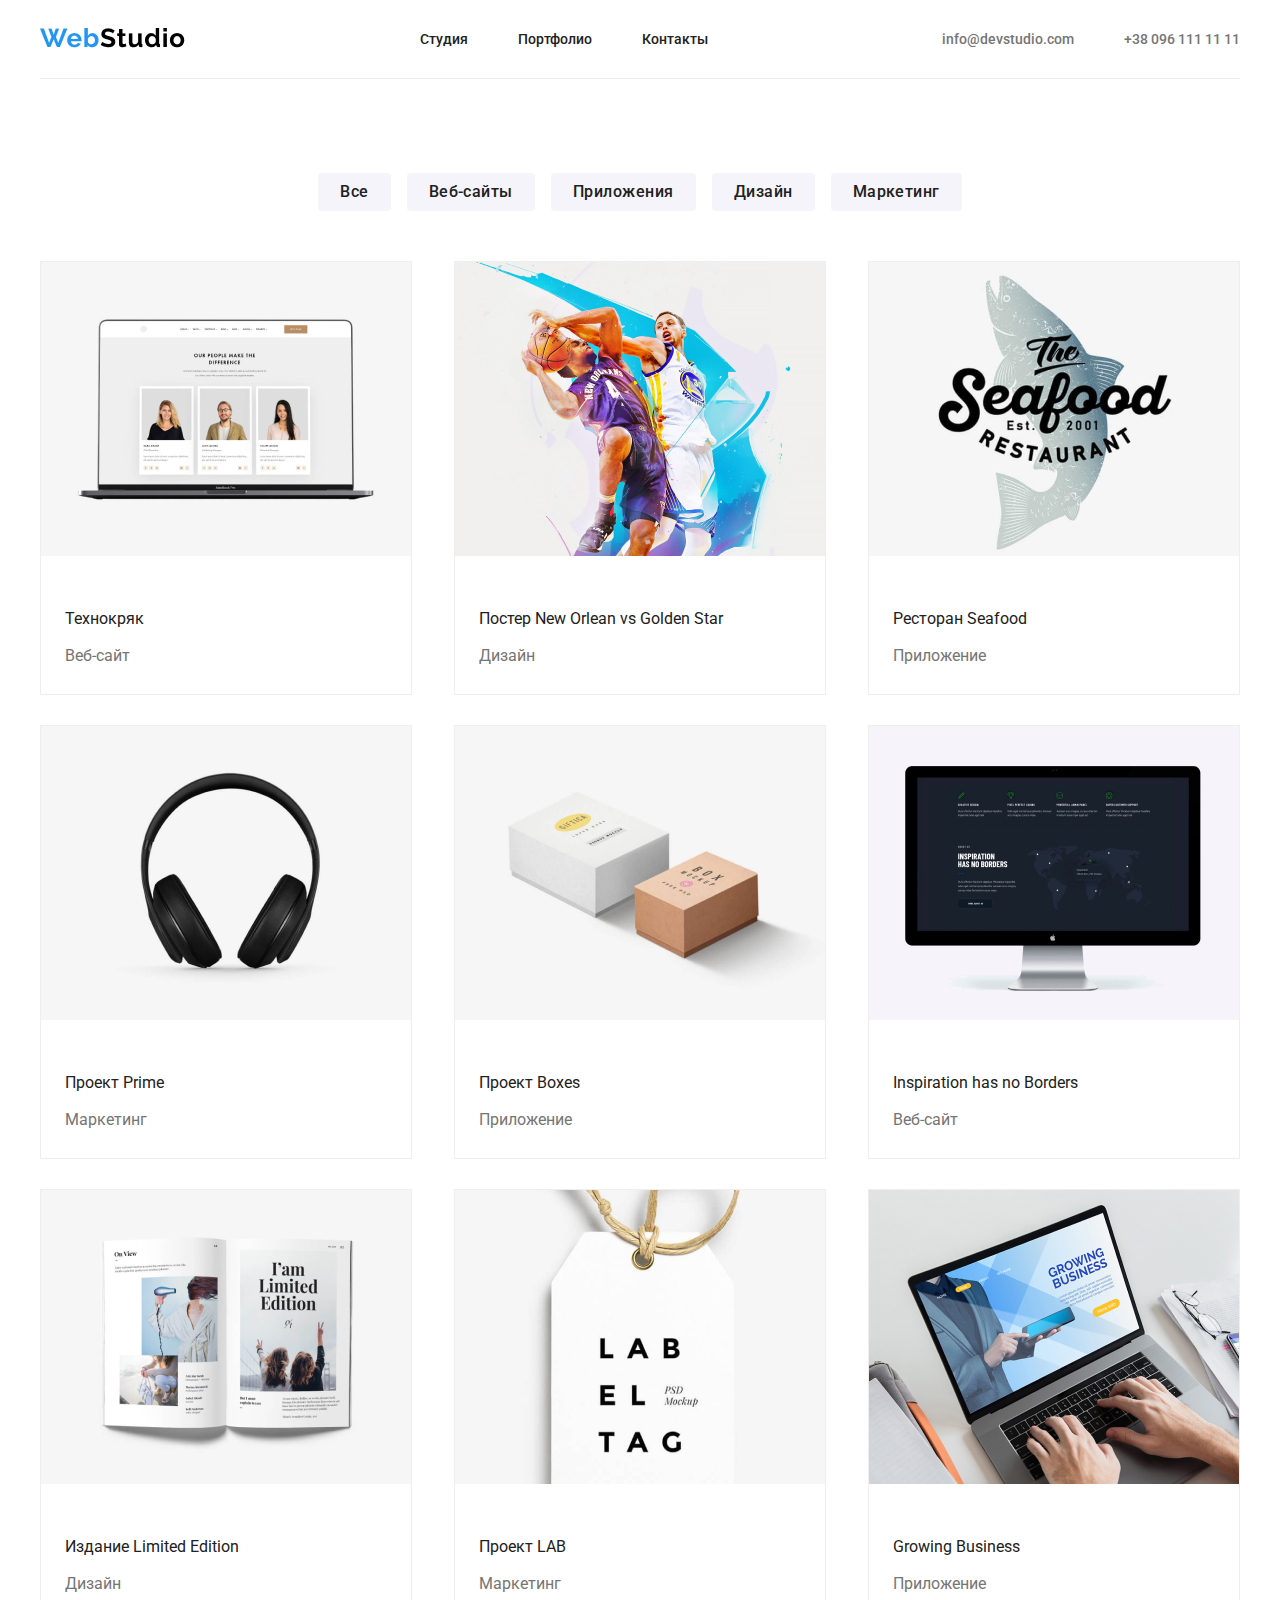
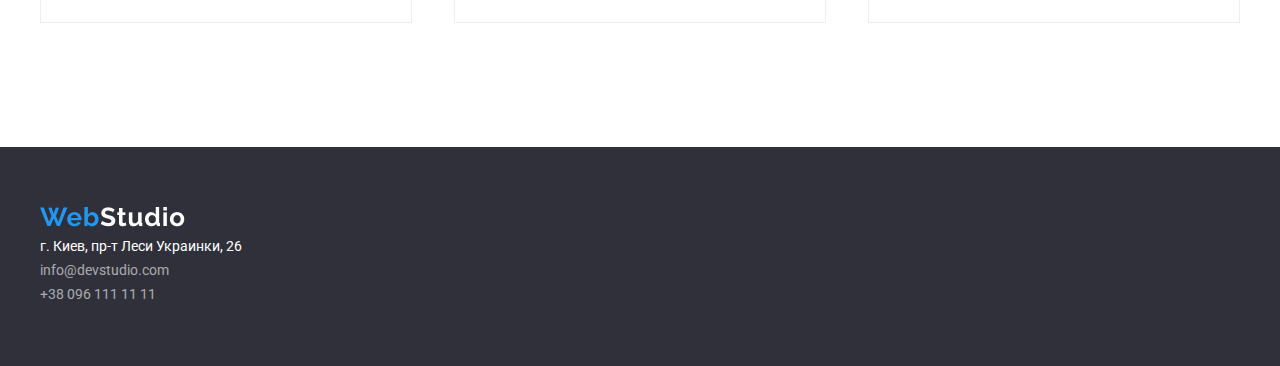
==== commit 24cbbfd8: "Merge branch 'main' of https://github.com/wwlaadleen/goit-markup-hw-03" ====
--- a/portfolio.html
+++ b/portfolio.html
@@ -8,7 +8,7 @@
     <link rel="preconnect" href="https://fonts.googleapis.com">
     <link rel="preconnect" href="https://fonts.gstatic.com" crossorigin>
     <link href="https://fonts.googleapis.com/css2?family=Raleway:wght@700&family=Roboto:wght@400;500;700;900&display=swap" rel="stylesheet">
-    <link rel="stylesheet" href="./css/styles.css"/>
+    <link rel="stylesheet" href="css/styles.css"/>
     <meta charset="UTF-8">
     <meta http-equiv="X-UA-Compatible" content="IE=edge">
     <meta name="viewport" content="width=device-width, initial-scale=1.0">
@@ -104,4 +104,4 @@
 		</div>
 	</footer>
 </body>
-</html>+</html>
--- a/css/styles.css
+++ b/css/styles.css
@@ -28,8 +28,9 @@
 
 
 body {
+	font-family: 'Roboto', sans-serif;
 	margin: 0;
-	font-family: 'Roboto', sans-serif;
+	font: 14px/16px 'Roboto';
 }
 
 ul {
@@ -57,8 +58,9 @@
 	background: var(--main-white);
 	align-items: center;
 	justify-content: space-between;
-	font-family: 'RobotoMedium';
-}
+	font-weight: 500;
+}
+
 
 .navigation ul {
 	display: flex;
@@ -114,7 +116,7 @@
 }
 
 h2 {
-	font: 36px/42px 'RobotoBold';
+	font: 36px/42px 'Roboto';
 	text-align: center;
 	color: var(--main-text-color);
 }
@@ -125,7 +127,6 @@
 
 .banner {
 	padding: 200px 0;
-	font-family: 'RobotoBold';
 	background: #2F303A;
 }
 
@@ -137,6 +138,7 @@
 	line-height: 60px;
 	text-align: center;
 	text-transform: uppercase;
+	font-weight: 900;
 }
 
 .btn-banner {
@@ -144,7 +146,7 @@
 	margin: 40px auto 0;
 	width: 200px;
 	height: 50px;
-	font: 16px/30px 'RobotoBold';
+	font: 16px/30px 'Roboto';
 	background: var(--main-color);
 	box-shadow: 0px 4px 4px rgba(0, 0, 0, 0.15);
 	border-radius: 4px;
@@ -176,16 +178,20 @@
 
 .feature {
 	margin-bottom: 10px;
-	font-family: 'RobotoBold';
+	font-weight: 700;
 	text-transform: uppercase;
 	color: var(--main-text-color);
 }
 
 .feature-description {
-	font-family: 'RobotoRegular';
+	font-weight: 400;
 	line-height: 24px;
 	color:  var(--support-color);
 
+}
+
+.h-title{
+	font-weight: 700;
 }
 
 .works-list {
@@ -224,13 +230,13 @@
 
 .member-name {
 	margin-bottom: 10px;
-	font-family: 'RobotoMedium';
+	font-weight: 500;
 	line-height: 19px;
 	color: var(--main-text-color);
 }
 
 .member-position {
-	font-family: 'RobotoRegular';
+	font-weight: 400;
 	margin-bottom: 30px;
 	color: var(--support-color);
 }
@@ -251,26 +257,6 @@
 	color: var(--main-white);
 }
 
-@font-face {
-font-family: "RobotoRegular"; 
-src: url("fonts/Roboto-Regular.ttf") format("truetype"); 
-font-style: normal; 
-font-weight: normal; 
-} 
-
-@font-face {
-font-family: "RobotoBold"; 
-src: url("fonts/Roboto-Bold.ttf") format("truetype"); 
-font-style: normal; 
-font-weight: normal; 
-} 
-
-@font-face {
-font-family: "RobotoMedium"; 
-src: url("fonts/Roboto-Medium.ttf") format("truetype"); 
-font-style: normal; 
-font-weight: normal; 
-} 
 
 .catalogue-btn:hover{
     color: var(--mainbtn-hover-color);
@@ -288,7 +274,7 @@
     background-color: var(--mainbtn-hover-color);
 	margin: 94px 8px 50px;
 	padding: 6px 22px;
-	font: 16px 'RobotoMedium';
+	font: 16px 'Roboto';
 	border-radius: 4px;
 	border:  none;
 	font-weight: 500;
@@ -329,14 +315,14 @@
 .catalogue-item-name {
 	margin: 20px 24px 54px 24px;
 	margin-bottom: 10px;
-	font-family: 'RobotoMedium';
+	font-family: 'Roboto';
 	line-height: 19px;
 	color: var(--main-text-color);
 }
 
 .catalogue-item-description {
 	margin: 20px 24px 54px 24px;
-	font-family: 'RobotoRegular';
+	font-family: 'Roboto';
 	margin-bottom: 30px;
 	color: var(--support-color);
 }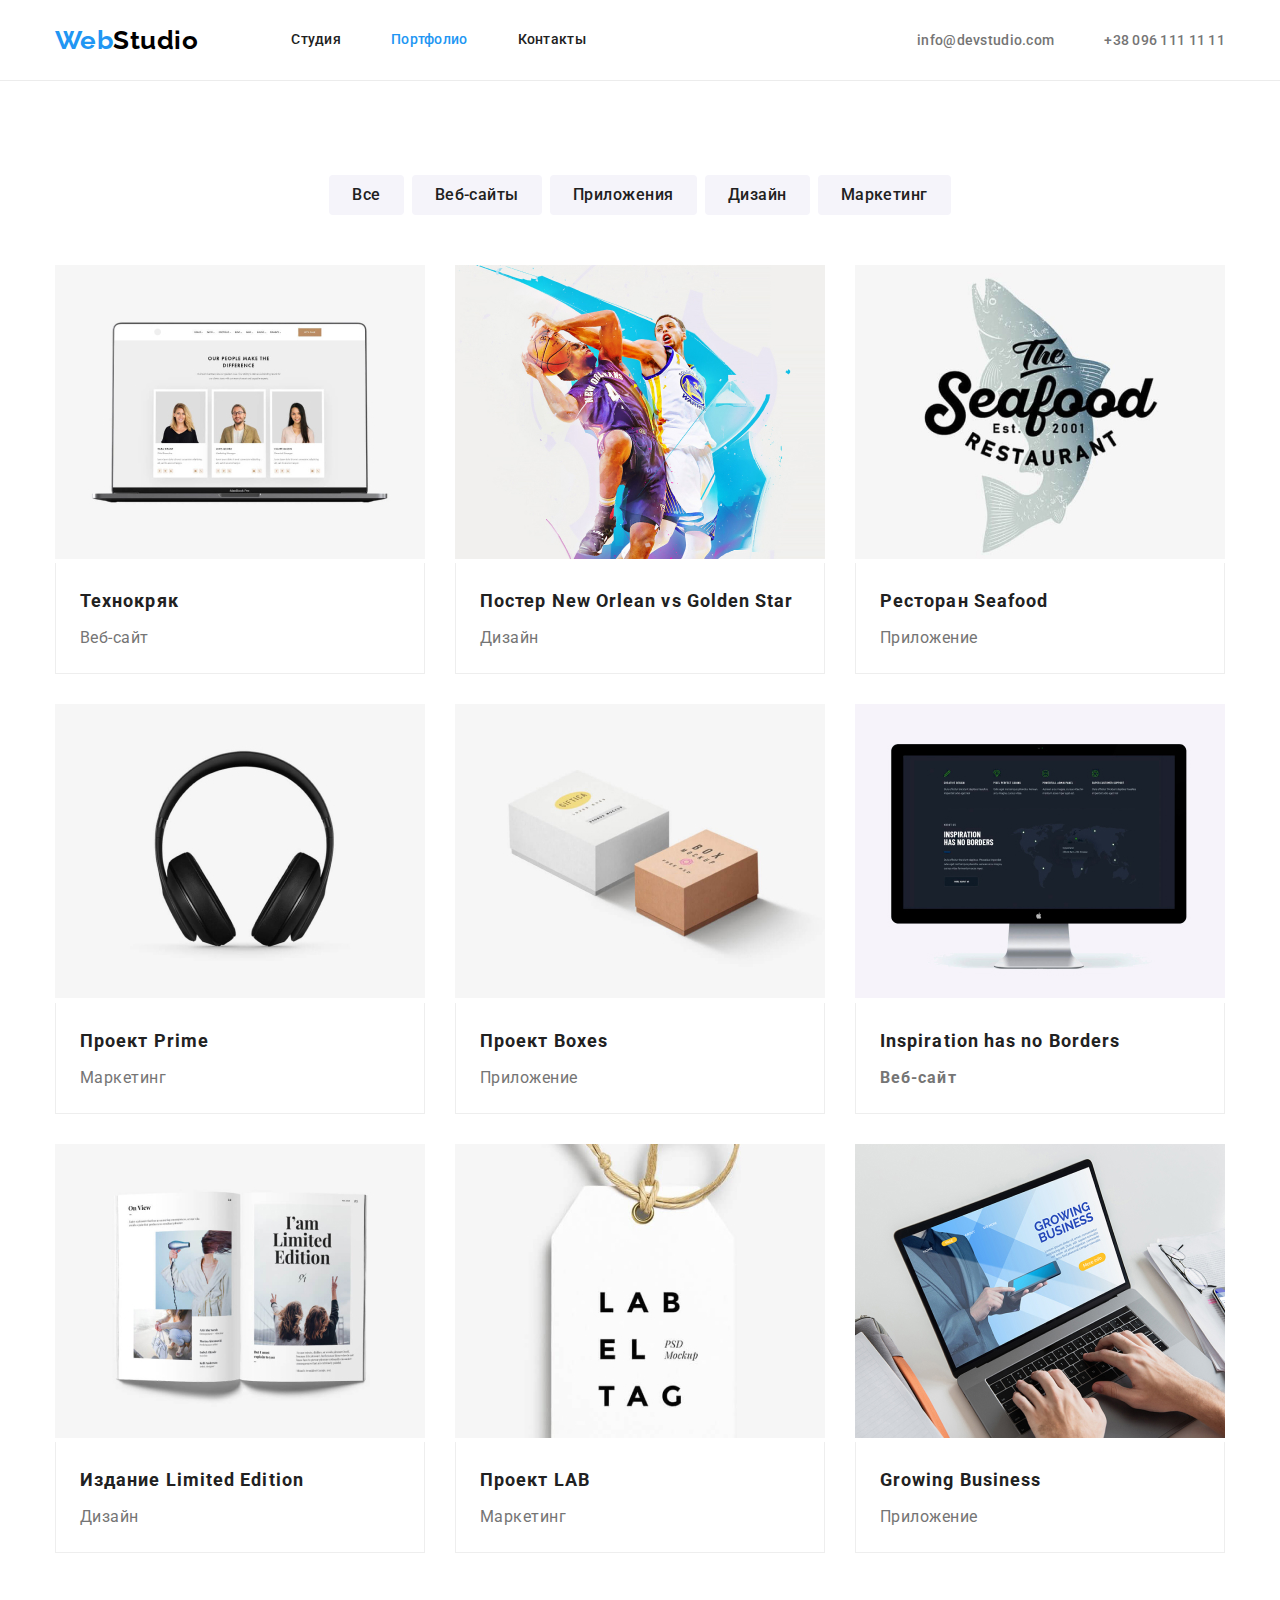
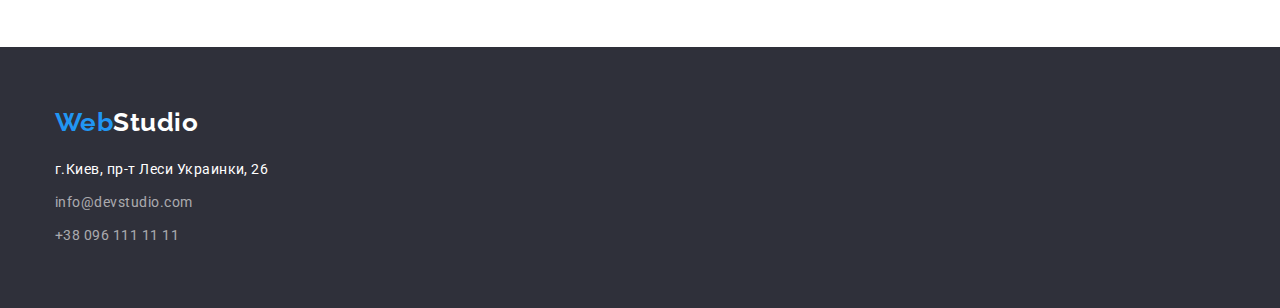
==== commit 62607d91: "updtd hw3" ====
--- a/portfolio.html
+++ b/portfolio.html
@@ -1,107 +1,229 @@
 <!DOCTYPE html>
 <html lang="ru">
-<head>
-	<link
-    rel="stylesheet"
-    href="https://cdnjs.cloudflare.com/ajax/libs/modern-normalize/1.0.0/modern-normalize.min.css"
-  />
-    <link rel="preconnect" href="https://fonts.googleapis.com">
-    <link rel="preconnect" href="https://fonts.gstatic.com" crossorigin>
-    <link href="https://fonts.googleapis.com/css2?family=Raleway:wght@700&family=Roboto:wght@400;500;700;900&display=swap" rel="stylesheet">
-    <link rel="stylesheet" href="css/styles.css"/>
-    <meta charset="UTF-8">
-    <meta http-equiv="X-UA-Compatible" content="IE=edge">
-    <meta name="viewport" content="width=device-width, initial-scale=1.0">
-    <title>Портфолио</title>
-</head>
-<body>
-    <header class="container">
-		    <a class="logo" href="#"><img src="images/logo.png" alt="WebStudio"></a>
-			<nav class="navigation">
-				<ul>
-					<li><a href="./index.html">Студия</a></li>
-					<li><a href="#">Портфолио</a></li>
-					<li><a href="#">Контакты</a></li>
-				</ul>
-			</nav>
-			<div class="header-contacts">
-				<a class="email" href="mailto:info@devstudio.com">info@devstudio.com</a>
-				<a class="phone-number" href="tel:+38 096 111 11 11">+38 096 111 11 11</a>
-			</div>
-	</header>
-    
-	<main>
-		<div>
-            <ul class="catalogue-list">
-                <li><button class="catalogue-btn btn-one" type="button" >Все</button></li>
-                <li><button class="catalogue-btn btn-two" type="button" >Веб-сайты</button></li>
-                <li><button class="catalogue-btn btn-three" type="button" >Приложения</button></li>
-                <li><button class="catalogue-btn btn-four" type="button" >Дизайн</button></li>
-                <li><button class="catalogue-btn btn-five" type="button" >Маркетинг</button></li>
-            </ul>
+  <head>
+    <meta charset="UTF-8" />
+    <meta http-equiv="X-UA-Compatible" content="IE=edge" />
+    <meta name="viewport" content="width=device-width, initial-scale=1.0" />
+    <title>Web Studio</title>
+    <link rel="preconnect" href="https://fonts.googleapis.com" />
+    <link rel="preconnect" href="https://fonts.gstatic.com" crossorigin />
+    <link
+      href="https://fonts.googleapis.com/css2?family=Raleway:wght@700&family=Roboto:wght@400;500;700;900&display=swap"
+      rel="stylesheet"
+    />
+    <link rel="stylesheet" href="https://cdnjs.cloudflare.com/ajax/libs/modern-normalize/1.1.0/modern-normalize.min.css">
+    <link rel="stylesheet" href="./css/styles.css" />
+  </head>
+  <body>
+    <header class="header">
+      <div class="container nav-flex">
+        <nav class="header-nav">
+          <a class="logo link" href="./index.html"
+            >Web<span class="logo-black">Studio</span></a
+          >
+          <ul class="header-nav-list list">
+            <li class="header-nav-item">
+              <a class="header-nav-link link " href="./index.html"
+                >Студия</a
+              >
+            </li>
+            <li class="header-nav-item">
+              <a class="header-nav-link link current" href="./portfolio.html"
+                >Портфолио</a
+              >
+            </li>
+            <li class="header-nav-item">
+              <a class="header-nav-link link" href="">Контакты</a>
+            </li>
+          </ul>
+        </nav>
+        <ul class="header-contact-list list">
+          <li class="header-contact-item">
+            <a class="header-contact-link link" href="mailto:info@devstudio.com"
+              >info@devstudio.com</a
+            >
+          </li>
+          <li class="header-contact-item">
+            <a class="header-contact-link link" href="tel:+380961111111"
+              >+38 096 111 11 11</a
+            >
+          </li>
+        </ul>
+      </div>
+    </header>   
+    <main>
+      
+      <section class="portfolio-section">
+        <div class="container">
+          <h1 hidden>Примеры работ</h1>
+          <ul class="portfolio-btn-list list">
+            <li class="portfolio-btn-item">
+              <button class="portfolio-btn" type="button">Все</button>
+            </li>
+            <li class="portfolio-btn-item">
+              <button class="portfolio-btn" type="button">Веб-сайты</button>
+            </li>
+            <li class="portfolio-btn-item">
+              <button class="portfolio-btn" type="button">Приложения</button>
+            </li>
+            <li class="portfolio-btn-item">
+              <button class="portfolio-btn" type="button">Дизайн</button>
+            </li>
+            <li class="portfolio-btn-item">
+              <button class="portfolio-btn" type="button">Маркетинг</button>
+            </li>
+          </ul>
         </div>
+        <div class="container">
+          <ul class="portfolio-list list">
+            <li class="portfolio-item">
+              <img
+                src="./images/tehno.jpg"
+                alt="открытый ноутбук с сайтом Технокряк"
+                width="370"
+                height="294"
+              />
+              <div class="portfolio-border">
+                <h2 class="portfolio-list-title">Технокряк</h2>
+                <p class="portfolio-list-text">Веб-сайт</p>
+              </div>
+            </li>
+            <li class="portfolio-item">
+              <img
+                src="./images/poster.jpg"
+                alt="парни играют в баскетбол"
+                width="370"
+                height="294"
+              />
+              <div class="portfolio-border">
+                <h2 class="portfolio-list-title">
+                  Постер <span lang="en">New Orlean vs Golden Star</span> 
+                </h2>
+                <p class="portfolio-list-text">Дизайн</p>
+              </div>
+            </li>
+            <li class="portfolio-item">
+              <img
+                src="./images/seafood.jpg"
+                alt="логотип ресторана Seafood"
+                width="370"
+                height="294"
+              />
+              <div class="portfolio-border">
+                <h2 class="portfolio-list-title">Ресторан <span lang="en">Seafood</span></h2>
+                <p class="portfolio-list-text">Приложение</p>
+              </div>
+            </li>
+            <li class="portfolio-item">
+              <img
+                src="./images/prime.jpg"
+                alt="наушники"
+                width="370"
+                height="294"
+              />
+              <div class="portfolio-border">
+                <h2 class="portfolio-list-title">Проект <span lang="en">Prime</span></h2>
+                <p class="portfolio-list-text">Маркетинг</p>
+              </div>
+            </li>
+            <li class="portfolio-item">
+              <img
+                src="./images/boxes.jpg"
+                alt="две коробки"
+                width="370"
+                height="294"
+              />
+              <div class="portfolio-border">
+                <h2 class="portfolio-list-title">Проект <span lang="en">Boxes</span></h2>
+                <p class="portfolio-list-text">Приложение</p>
+              </div>
+            </li>
+            <li class="portfolio-item">
+              <img
+                src="./images/monitor.jpg"
+                alt="компьютерный монитор"
+                width="370"
+                height="294"
+              />
+              <div class="portfolio-border">
+                <h2 class="portfolio-list-title"><span lang="en">Inspiration has no Borders</span</h2>
+                <p class="portfolio-list-text">Веб-сайт</p>
+              </div>
+            </li>
+            <li class="portfolio-item">
+              <img
+                src="./images/limited.jpg"
+                alt="открытый журнал"
+                width="370"
+                height="294"
+              />
+              <div class="portfolio-border">
+                <h2 class="portfolio-list-title">Издание <span lang="en">Limited Edition</span></h2>
+                <p class="portfolio-list-text">Дизайн</p>
+              </div>
+            </li>
+            <li class="portfolio-item">
+              <img
+                src="./images/lab.jpg"
+                alt="этикетка LAB"
+                width="370"
+                height="294"
+              />
+              <div class="portfolio-border">
+                <h2 class="portfolio-list-title">Проект <span lang="en">LAB</span></h2>
+                <p class="portfolio-list-text">Маркетинг</p>
+              </div>
+            </li>
+            <li class="portfolio-item border">
+              <img
+                src="./images/growing.jpg"
+                alt="человек работает на макбуке"
+                width="370"
+                height="294"
+              />
+              <div class="portfolio-border">
+                <h2 class="portfolio-list-title"><span lang="en">Growing Business</span></h2>
+                <p class="portfolio-list-text">Приложение</p>
+              </div>
+            </li>
+          </ul>
+        </div>
+        
+      </section>
+    </main>
 
-		<div class="container">
-			<ul class="catalogue">
-				<li class="catalogue-card">
-					<img src="images/prtfl1.jpg" alt="Дизайн сайта на экране ноутбука" class="catalogue-img" >
-					<p class="catalogue-item-name">Технокряк</p>
-					<p class="catalogue-item-description">Веб-сайт</p>
-				</li>
-				<li class="catalogue-card">
-					<img src="images/prtfl2.jpg" alt="Постер на басктебольную тему" class="catalogue-img">
-					<p class="catalogue-item-name">Постер New Orlean vs Golden Star</p>
-					<p class="catalogue-item-description">Дизайн</p>
-				</li>
-				<li class="catalogue-card">
-					<img src="images/prtfl3.jpg" alt="Логотип приложения для ресторана" class="catalogue-img">
-					<p class="catalogue-item-name">Ресторан Seafood</p>
-					<p class="catalogue-item-description">Приложение</p>
-				</li>
-				<li class="catalogue-card">
-					<img src="images/prtfl4.jpg" alt="Наушники черного цвета" class="catalogue-img">
-					<p class="catalogue-item-name">Проект Prime</p>
-					<p class="catalogue-item-description">Маркетинг</p>
-				</li>
-				<li class="catalogue-card">
-					<img src="images/prtfl5.jpg" alt="Две коробки разных размеров: белая и бежевая" class="catalogue-img">
-					<p class="catalogue-item-name">Проект Boxes</p>
-					<p class="catalogue-item-description">Приложение</p>
-				</li>
-				<li class="catalogue-card">
-					<img src="images/prtfl6.jpg" alt="Главная страница сайта на экране" class="catalogue-img">
-					<p class="catalogue-item-name">Inspiration has no Borders</p>
-					<p class="catalogue-item-description">Веб-сайт</p>
-				</li>
-				<li class="catalogue-card">
-					<img src="images/prtfl7.jpg" alt="Разворот журнала" class="catalogue-img">
-					<p class="catalogue-item-name">Издание Limited Edition</p>
-					<p class="catalogue-item-description">Дизайн</p>
-				</li>
-				<li class="catalogue-card">
-					<img src="images/prtfl8.jpg" alt="Лейбл на веревке" class="catalogue-img">
-					<p class="catalogue-item-name">Проект LAB</p>
-					<p class="catalogue-item-description">Маркетинг</p>
-				</li>
-				<li class="catalogue-card">
-					<img src="images/prtfl9.jpg" alt="Экран ноутбука" class="catalogue-img">
-					<p class="catalogue-item-name">Growing Business</p>
-					<p class="catalogue-item-description">Приложение</p>
-				</li>
-			</ul>
-		</div>
-
-	</main>
-
-	<footer>
-		<div class="container">
-			<a class="logo" href="#" ><img src="images/logo-footer.png" alt="WebStudio"></a>
-			<ul class="footer-contacts">
-				<li><p class="address">г. Киев, пр-т Леси Украинки, 26</p></li>
-				<li><a class="email" href="mailto:info@devstudio.com">info@devstudio.com</a></li>
-				<li><a class="phone-number" href="tel:+38 096 111 11 11">+38 096 111 11 11</a></li>
-			</ul>
-		</div>
-	</footer>
-</body>
+    <footer class="footer">
+      <div class="container">
+        <a class="logo link" href="./index.html"
+          >Web<span class="logo-white">Studio</span></a
+        >
+      
+        <address class="footer-contact">
+          <ul class="footer-contact-list list">
+            <li class="footer-contact-item">
+              <a
+                class="footer-contact-link address link"
+                href="https://goo.gl/maps/CdvJLRiEL6Q8Smko8"
+                target="_blank"
+                rel="noreferrer noopener"
+                >г.Киев, пр-т Леси Украинки, 26</a
+              >
+            </li>
+            <li class="footer-contact-item">
+              <a
+                class="footer-contact-link link"
+                href="mailto:info@devstudio.com"
+                >info@devstudio.com</a
+              >
+            </li>
+            <li class="footer-contact-item">
+              <a class="footer-contact-link link" href="tel:+380961111111"
+                >+38 096 111 11 11</a
+              >
+            </li>
+          </ul>
+        </address>
+      </div>
+    </footer>
+  </body>
 </html>
--- a/css/styles.css
+++ b/css/styles.css
@@ -1,328 +1,381 @@
-ul{
-    list-style: none
-}
-
-ul{
-  padding: 0;
-}
-
+:root {
+  --primary-text-color: #212121;
+  --secondary-text-color: #757575;
+  --white-text-color: #ffffff;
+  --accent-color: #2196f3;
+  --black-logo-color: #000000;
+  --footer-text-color: rgba(255, 255, 255, 0.6);
+  --white-background-color: #ffffff;
+  --hero-background-color: #2f303a;
+  --team-background-color: #f5f4fa;
+}
+
+body {
+  font-family: "Roboto", sans-serif;
+  letter-spacing: 0.03em;
+  background-color: var(--white-background-color);
+  color: var(--primary-text-color);
+}
+
+/* убираем точки списков */
+.list {
+  list-style: none;
+}
+
+/* убираем подчеркивание ссылок */
+.link {
+  text-decoration: none;
+}
+
+/* глобальный сброс margin, padding */
 h1,
 h2,
 h3,
 h4,
+h5,
+h6,
 p,
-ul{
-    margin: 0;
-}
-
-:root {
-    --main-color: #2196F3;
-    --mainbtn-hover-color: #F5F4FA;
-    --main-text-color: #212121;
-    --support-color: #757575;
-    --main-logo-color: black;
-    --footer-color: rgba(255, 255, 255, 0.6);
-    --main-white: white;
-}
-
-
-
-body {
-	font-family: 'Roboto', sans-serif;
-	margin: 0;
-	font: 14px/16px 'Roboto';
-}
-
 ul {
-	list-style-type: none;
-	padding: 0;
-}
-
-p, h2 {
-	margin: 0;
-}
-
-h2 {
-	margin-bottom: 50px;
+  margin: 0;
+  padding: 0;
 }
 
 .container {
-	width: 1200px;
-	margin: 0 auto;
-}
-
-header {
-	display: flex;
-	border-bottom: 1px solid #ECECEC;
-	height: 79px;
-	background: var(--main-white);
-	align-items: center;
-	justify-content: space-between;
-	font-weight: 500;
-}
-
-
-.navigation ul {
-	display: flex;
-}
-
-.navigation li a {
-	margin-right: 50px;
-	display: inline-block;
-	color: var(--main-text-color);
-	text-decoration: none;
-}
-
-.navigation li a:hover {
-	color: var(--main-color);
-}
-
-.navigation li:last-child a {
-	margin-right: 0;
-}
-
-.header-contacts {
-	display: flex;
-}
-
-.header-contacts a:first-child {
-	margin-right: 50px;
-}
-
-.header-contacts .email {
-	text-decoration: none;
-	color: var(--support-color);	
-}
-
-.header-contacts .phone-number {
-	text-decoration: none;
-	color: var(--support-color);	
-}
-
-.email:hover{
-    color: var(--main-color);
-}
-
-.phone-number:hover{
-    color: var(--main-color);
-}
-
-.email:focus{
-    color: var(--main-color);
-}
-
-.phone-number:focus{
-    color: var(--main-color);
-}
-
-h2 {
-	font: 36px/42px 'Roboto';
-	text-align: center;
-	color: var(--main-text-color);
-}
-
-.section {
-	padding: 94px 0;
-}
-
-.banner {
-	padding: 200px 0;
-	background: #2F303A;
-}
-
-.banner-text {
-	margin: 0 auto;
-	width: 650px;
-	font-size: 44px;
-	color: var(--main-white);
-	line-height: 60px;
-	text-align: center;
-	text-transform: uppercase;
-	font-weight: 900;
-}
-
-.btn-banner {
-	display: block;
-	margin: 40px auto 0;
-	width: 200px;
-	height: 50px;
-	font: 16px/30px 'Roboto';
-	background: var(--main-color);
-	box-shadow: 0px 4px 4px rgba(0, 0, 0, 0.15);
-	border-radius: 4px;
-	color: var(--main-white);
-	cursor: pointer;
-}
-
-.btn-banner:hover{
-    background-color: var(--mainbtn-hover-color);
-    color: var(--text-hover-color);
-}
-
-.btn-banner:focus{
-    background-color: var(--mainbtn-hover-color);
-    color: var(--text-hover-color);
+  width: 1200px;
+  margin-left: auto;
+  margin-right: auto;
+  padding-left: 15px;
+  padding-right: 15px;
+  /* outline: 2px solid red; */
+}
+
+.logo {
+  font-family: "Raleway", sans-serif;
+  font-weight: 700;
+  font-size: 26px;
+  line-height: 1.19;
+  color: var(--accent-color);
+  align-items: center;
+  text-align: center;
+}
+
+.section-title {
+  font-weight: 700;
+  font-size: 36px;
+  line-height: 1.17;
+  text-align: center;
+  color: var(--primary-text-color);
+}
+
+.footer-contact-link {
+  font-style: normal;
+  font-size: 14px;
+  line-height: 1.71;
+  color: var(--footer-text-color);
+}
+
+.footer-contact-link:hover,
+.footer-contact-link:focus {
+  color: var(--accent-color);
+}
+
+/* ------------ШАПКА-------------- */
+
+.header {
+  border-bottom: 1px solid #ececec;
+}
+
+.nav-flex {
+  display: flex;
+  align-items: center;
+}
+
+.header-nav {
+  display: flex;
+  align-items: center;
+}
+.logo-black {
+  color: var(--black-logo-color);
+}
+
+.header-nav-list {
+  display: flex;
+  margin-left: 93px;
+}
+
+.header-nav-item:not(:last-child) {
+  margin-right: 50px;
+}
+
+.header-nav-link {
+  display: block;
+  padding-top: 32px;
+  padding-bottom: 32px;
+
+  font-weight: 500;
+  font-size: 14px;
+  line-height: 1.14;
+  letter-spacing: 0.02em;
+  color: var(--primary-text-color);
+}
+
+.header-contact-list {
+  display: flex;
+  margin-left: auto;
+}
+
+.header-contact-item + .header-contact-item {
+  margin-left: 50px;
+}
+
+.header-contact-link {
+  font-weight: 500;
+  font-size: 14px;
+  line-height: 16px;
+  letter-spacing: 0.02em;
+  color: var(--secondary-text-color);
+}
+
+.header-nav-link:hover,
+.header-nav-link:focus,
+.header-contact-link:hover,
+.header-contact-link:focus {
+  color: var(--accent-color);
+}
+
+.header-nav-link.current {
+  color: var(--accent-color);
+}
+
+/* ------------ГЕРОЙ-------------- */
+
+.hero {
+  padding-top: 200px;
+  padding-bottom: 200px;
+
+  background-color: var(--hero-background-color);
+  text-align: center;
+}
+
+.hero-title {
+  margin-bottom: 30px;
+  margin-left: auto;
+  margin-right: auto;
+  max-width: 696px;
+
+  font-weight: 900;
+  font-size: 44px;
+  line-height: 1.36;
+  letter-spacing: 0.06em;
+  text-transform: uppercase;
+  color: var(--white-text-color);
+}
+
+.hero-btn {
+  display: inline-block;
+  min-width: 200px;
+  border-radius: 4px;
+  border: 1px solid transparent;
+  padding: 10px 32px;
+
+  background-color: var(--accent-color);
+  color: var(--white-text-color);
+
+  font-family: "Roboto", sans-serif;
+  font-weight: 700;
+  font-size: 16px;
+  line-height: 1.88;
+  align-items: center;
+  text-align: center;
+  letter-spacing: 0.06em;
+  cursor: pointer;
+}
+
+.hero-btn:hover,
+.hero-btn:focus {
+  background-color: var(--white-text-color);
+  color: var(--accent-color);
+}
+
+/* ------------ПРЕИМУЩЕСТВА-------------- */
+
+.features-section {
+  padding-top: 94px;
+  padding-bottom: 94px;
 }
 
 .features-list {
-	display: flex;	
-}
-
-.features-item {
-	margin-right: 30px;
-}
-
-.features-item:last-child {
-	margin-right: 0;
-}
-
-.feature {
-	margin-bottom: 10px;
-	font-weight: 700;
-	text-transform: uppercase;
-	color: var(--main-text-color);
-}
-
-.feature-description {
-	font-weight: 400;
-	line-height: 24px;
-	color:  var(--support-color);
-
-}
-
-.h-title{
-	font-weight: 700;
-}
-
-.works-list {
-	display: flex;
-	align-items: center;
-	justify-content: space-between;
-} 
-
-.works-list img {
-	width: 370px;
-	height: 294px;
-}
-
-.our-team {
-	background: var();
-}
-
-.our-team-list {
-	display: flex;
-	justify-content: space-between;
-}
-
-.team-card {
-	box-shadow: 0px 1px 3px rgba(0, 0, 0, 0.12), 0px 1px 1px rgba(0, 0, 0, 0.14), 0px 2px 1px rgba(0, 0, 0, 0.2);
-	border-radius: 0px 0px 4px 4px;
-	text-align: center;
-	font-size: 16px;
-	background-color: var(--main-white);
-}
-
-.team-card img {
-	margin-bottom: 30px;
-	width: 270px;
-	height: 260px;
-}
-
-.member-name {
-	margin-bottom: 10px;
-	font-weight: 500;
-	line-height: 19px;
-	color: var(--main-text-color);
-}
-
-.member-position {
-	font-weight: 400;
-	margin-bottom: 30px;
-	color: var(--support-color);
-}
-
-footer {
-	padding: 60px 0;
-	background: #2F303A;
-	line-height: 24px;
-}
-
-footer a {
-	line-height: 24px;
-	color: rgba(255, 255, 255, 0.6);	
-	text-decoration: none;
-}
-
-.address {
-	color: var(--main-white);
-}
-
-
-.catalogue-btn:hover{
-    color: var(--mainbtn-hover-color);
-    background-color: var(--main-color);
-}
-
-.catalogue-btn:focus{
-    color: var(--mainbtn-hover-color);
-    background-color: var(--main-color);
-}
-
-.catalogue-btn{
-    cursor: pointer;
-    color: var(--main-text-color);
-    background-color: var(--mainbtn-hover-color);
-	margin: 94px 8px 50px;
-	padding: 6px 22px;
-	font: 16px 'Roboto';
-	border-radius: 4px;
-	border:  none;
-	font-weight: 500;
-	font-size: 16px;
-	line-height: 26px;
-	text-align: center;
-	letter-spacing: 0.03em;
-}
-
-.catalogue-list{
-	display: flex;
-	justify-content: center;
-}
-
-.catalogue{
-	display: flex;
-	justify-content: space-between;
-	flex-wrap: wrap;
-	margin-bottom: 94px;
-}
-
-
-.catalogue-card {
-	margin-bottom: 30px;
-	margin-bottom: 30px;
-	border: 1px solid #EEEEEE;
-	text-align: left;
-	font-size: 16px;
-	background-color: var(--main-white);
-}
-
-.catalogue-card img {
-	margin-bottom: 30px;
-	width: 370px;
-	height: 294px;
-}
-
-.catalogue-item-name {
-	margin: 20px 24px 54px 24px;
-	margin-bottom: 10px;
-	font-family: 'Roboto';
-	line-height: 19px;
-	color: var(--main-text-color);
-}
-
-.catalogue-item-description {
-	margin: 20px 24px 54px 24px;
-	font-family: 'Roboto';
-	margin-bottom: 30px;
-	color: var(--support-color);
-}+  display: flex;
+}
+
+.features-item:not(:last-child) {
+  margin-right: 30px;
+  max-width: 270px;
+}
+
+.features-title {
+  margin-bottom: 10px;
+
+  font-weight: 700;
+  font-size: 14px;
+  line-height: 1.14;
+  text-transform: uppercase;
+}
+
+.features-text {
+  font-size: 14px;
+  line-height: 1.71;
+  color: var(--secondary-text-color);
+}
+
+/* ------------СПИСОК ЗАНЯТИЙ-------------- */
+.work-section {
+  padding-bottom: 94px;
+}
+
+.work-list {
+  display: flex;
+}
+
+.work-item:not(:last-child) {
+  margin-right: 30px;
+}
+
+.section-title {
+  margin-bottom: 50px;
+}
+/* ----------------КОМАНДА----------------- */
+
+.team-section {
+  padding-top: 94px;
+  padding-bottom: 94px;
+
+  background-color: var(--team-background-color);
+}
+
+.team-list {
+  display: flex;
+}
+
+.team-item:not(:last-child) {
+  margin-right: 30px;
+}
+
+.team-workers {
+  padding: 30px 0px;
+}
+
+.team-worker {
+  font-weight: 500;
+  font-size: 16px;
+  line-height: 1.19;
+  text-align: center;
+}
+
+.team-profession {
+  margin-top: 10px;
+
+  font-size: 16px;
+  line-height: 1.19;
+  text-align: center;
+  color: var(--secondary-text-color);
+}
+
+/* ----------------ПОДВАЛ----------------- */
+.footer {
+  padding-top: 60px;
+  padding-bottom: 60px;
+  background-color: var(--hero-background-color);
+}
+
+.logo-white {
+  color: var(--white-text-color);
+}
+
+.footer-contact {
+  margin-top: 20px;
+}
+.footer-contact-link.address {
+  color: var(--white-text-color);
+}
+
+.footer-contact-item,
+.footer-contact-item {
+  margin-top: 9px;
+}
+
+/* ---------------------------------------------- */
+/* --------------------ПОРТФОЛИО----------------- */
+/* ---------------------------------------------- */
+
+.portfolio-section {
+  padding-top: 94px;
+  padding-bottom: 94px;
+}
+
+.portfolio-btn-list {
+  display: flex;
+  justify-content: center;
+  margin-bottom: 50px;
+}
+
+.portfolio-btn-item:not(:last-child) {
+  margin-right: 8px;
+}
+
+.portfolio-btn {
+  display: inline-block;
+  min-width: 73px;
+  border-radius: 4px;
+  border: 1px solid transparent;
+  padding: 6px 22px;
+
+  font-family: "Roboto", sans-serif;
+  font-weight: 500;
+  font-size: 16px;
+  line-height: 1.63;
+  letter-spacing: 0.03em;
+  text-align: center;
+  background-color: var(--team-background-color);
+  color: var(--primary-text-color);
+  cursor: pointer;
+}
+
+.portfolio-btn:hover,
+.portfolio-btn:focus {
+  background-color: var(--accent-color);
+  color: var(--white-text-color);
+}
+
+.portfolio-list {
+  display: flex;
+  flex-wrap: wrap;
+  margin: -15px;
+}
+
+.portfolio-item {
+  margin: 15px;
+}
+
+.portfolio-border {
+  border: 1px solid #eeeeee;
+  border-top: transparent;
+  padding: 20px 24px;
+}
+
+.portfolio-list-title {
+  font-weight: 700;
+  font-size: 18px;
+  line-height: 2;
+  letter-spacing: 0.06em;
+}
+
+.portfolio-list-text {
+  margin-top: 4px;
+
+  font-size: 16px;
+  line-height: 1.87;
+  color: var(--secondary-text-color);
+}
+
+
